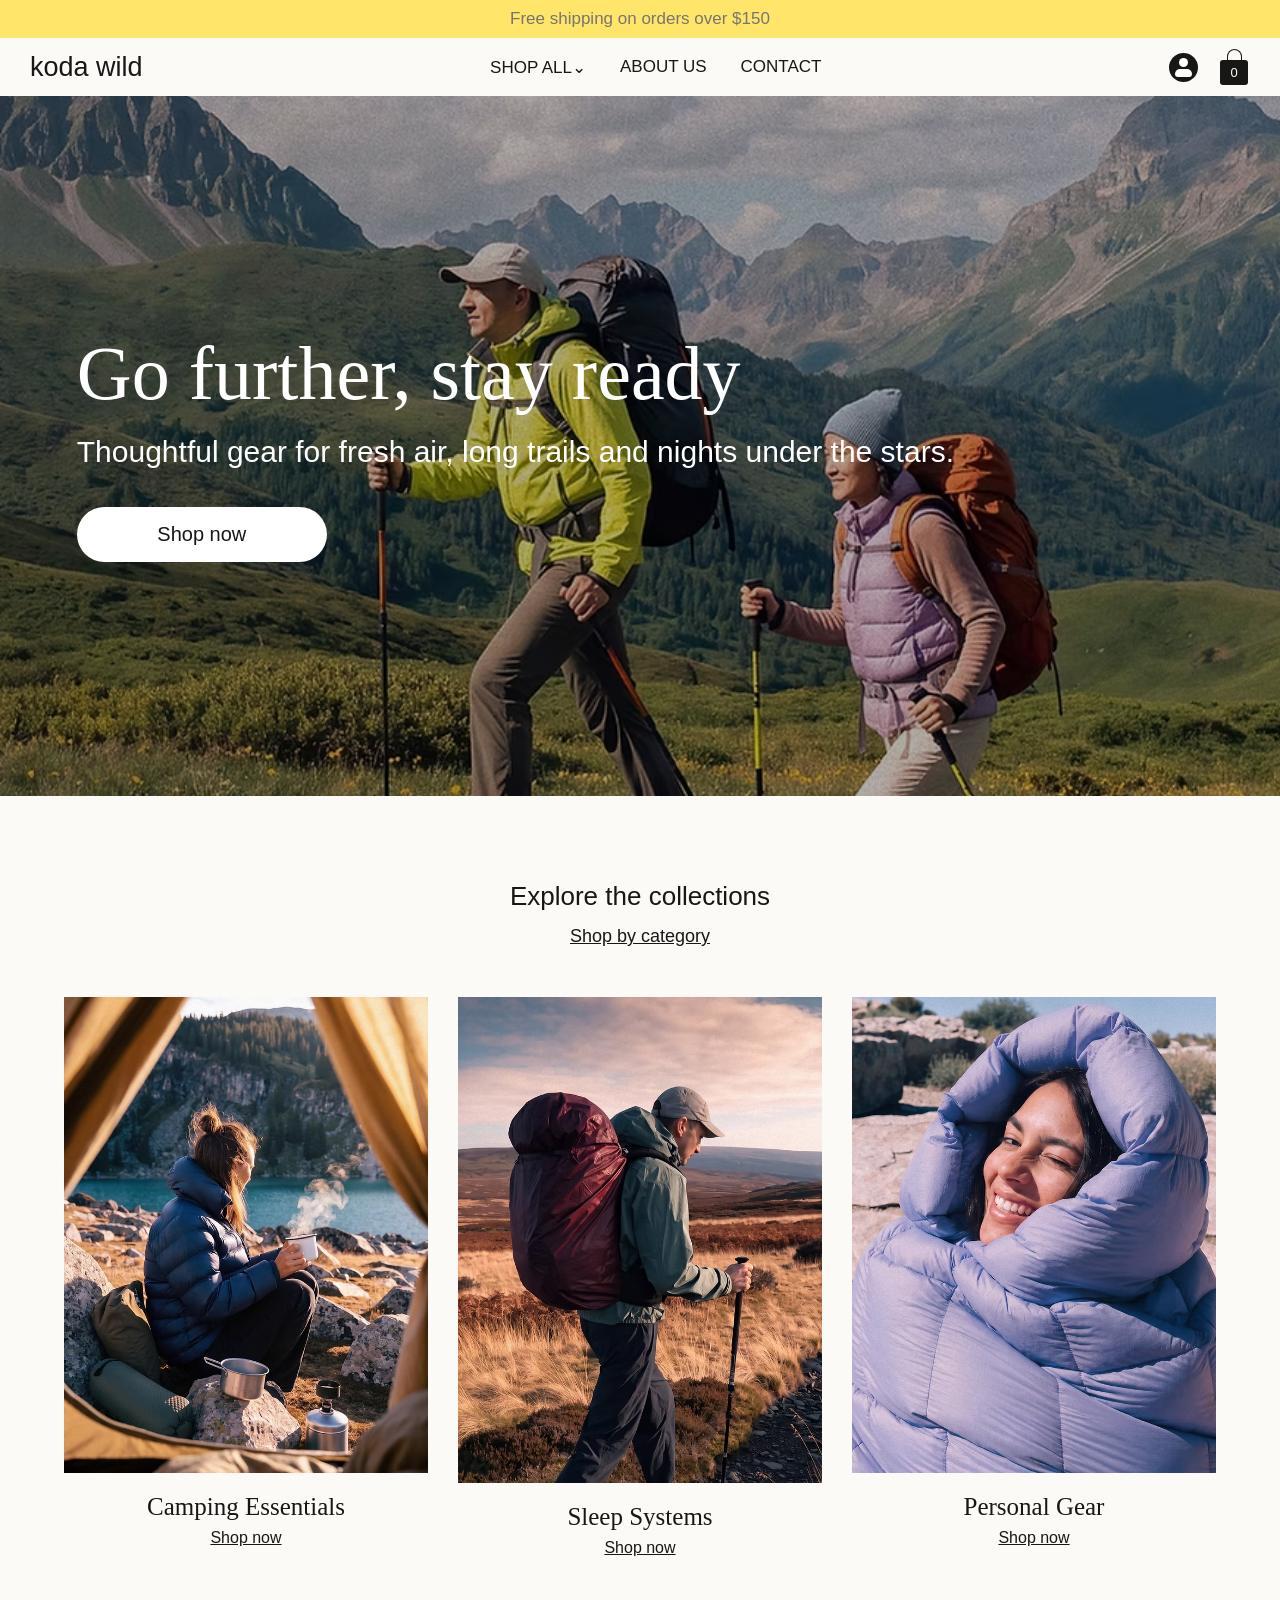
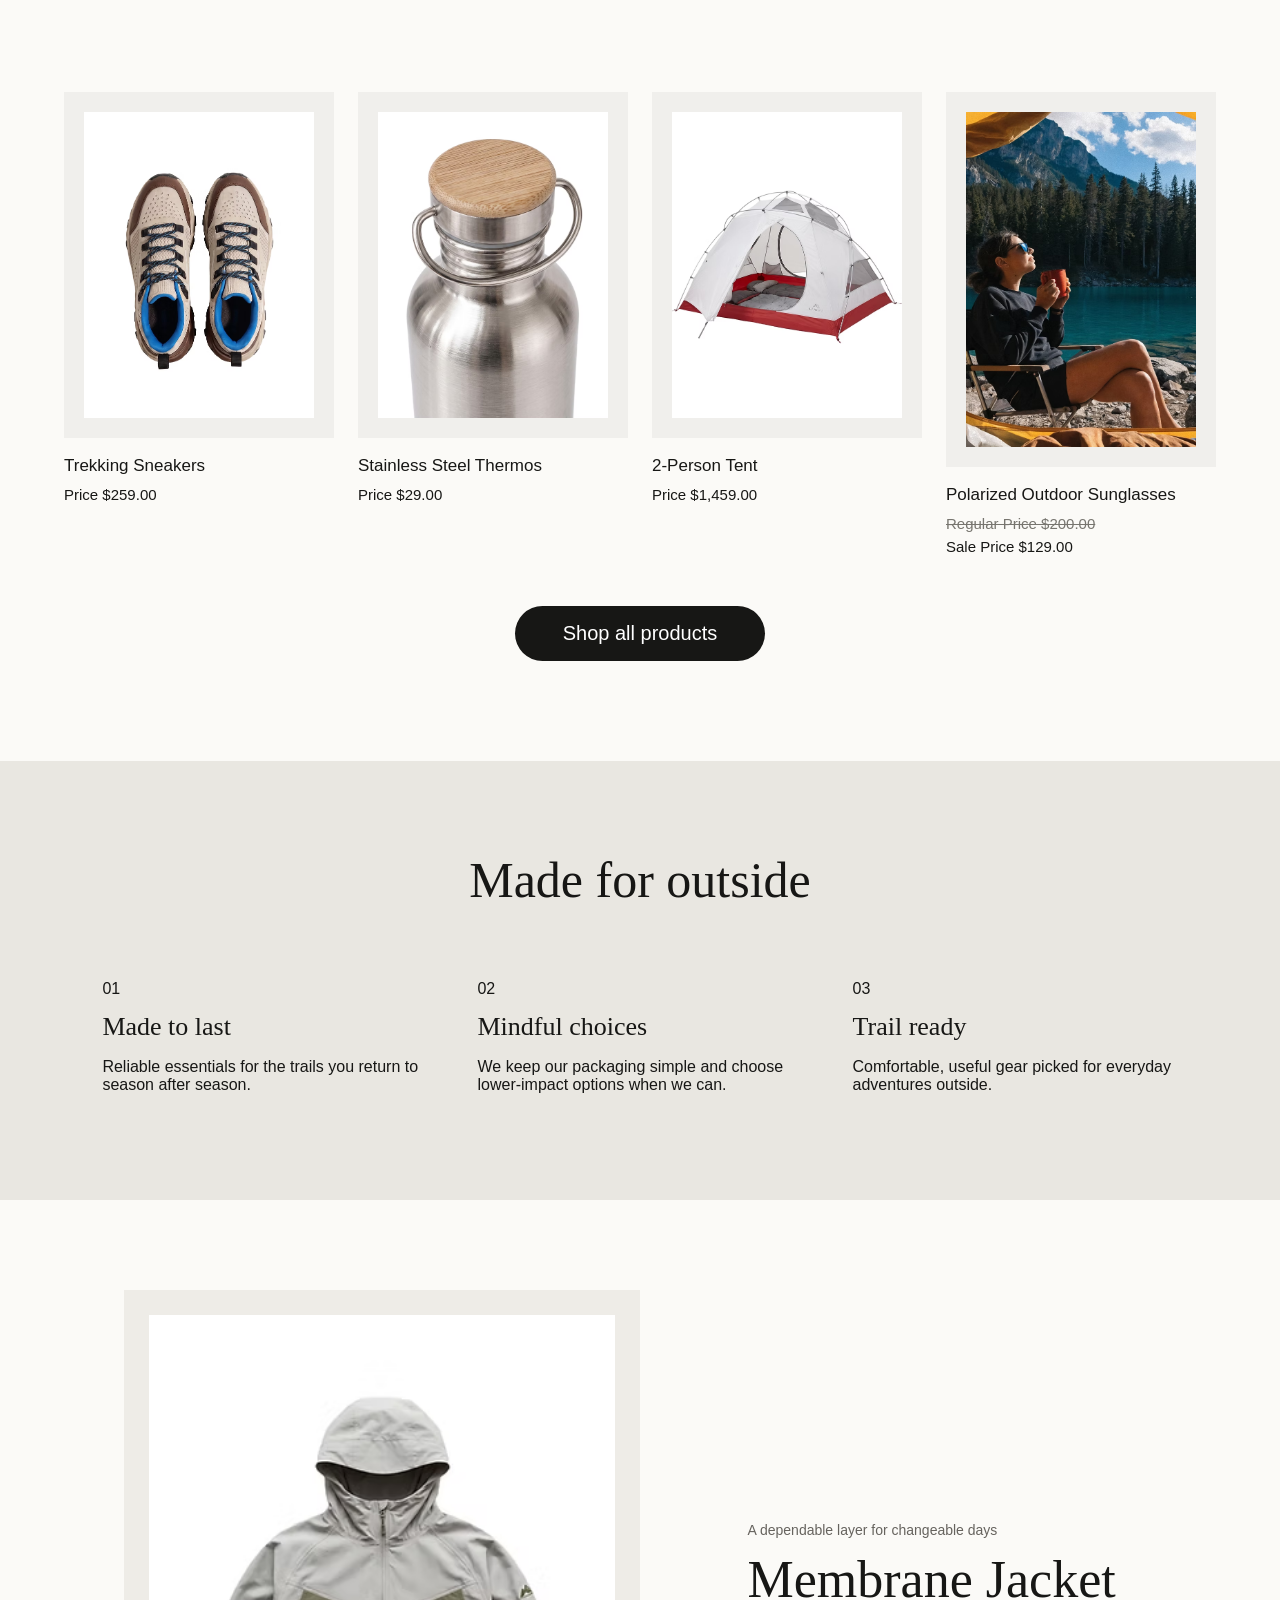
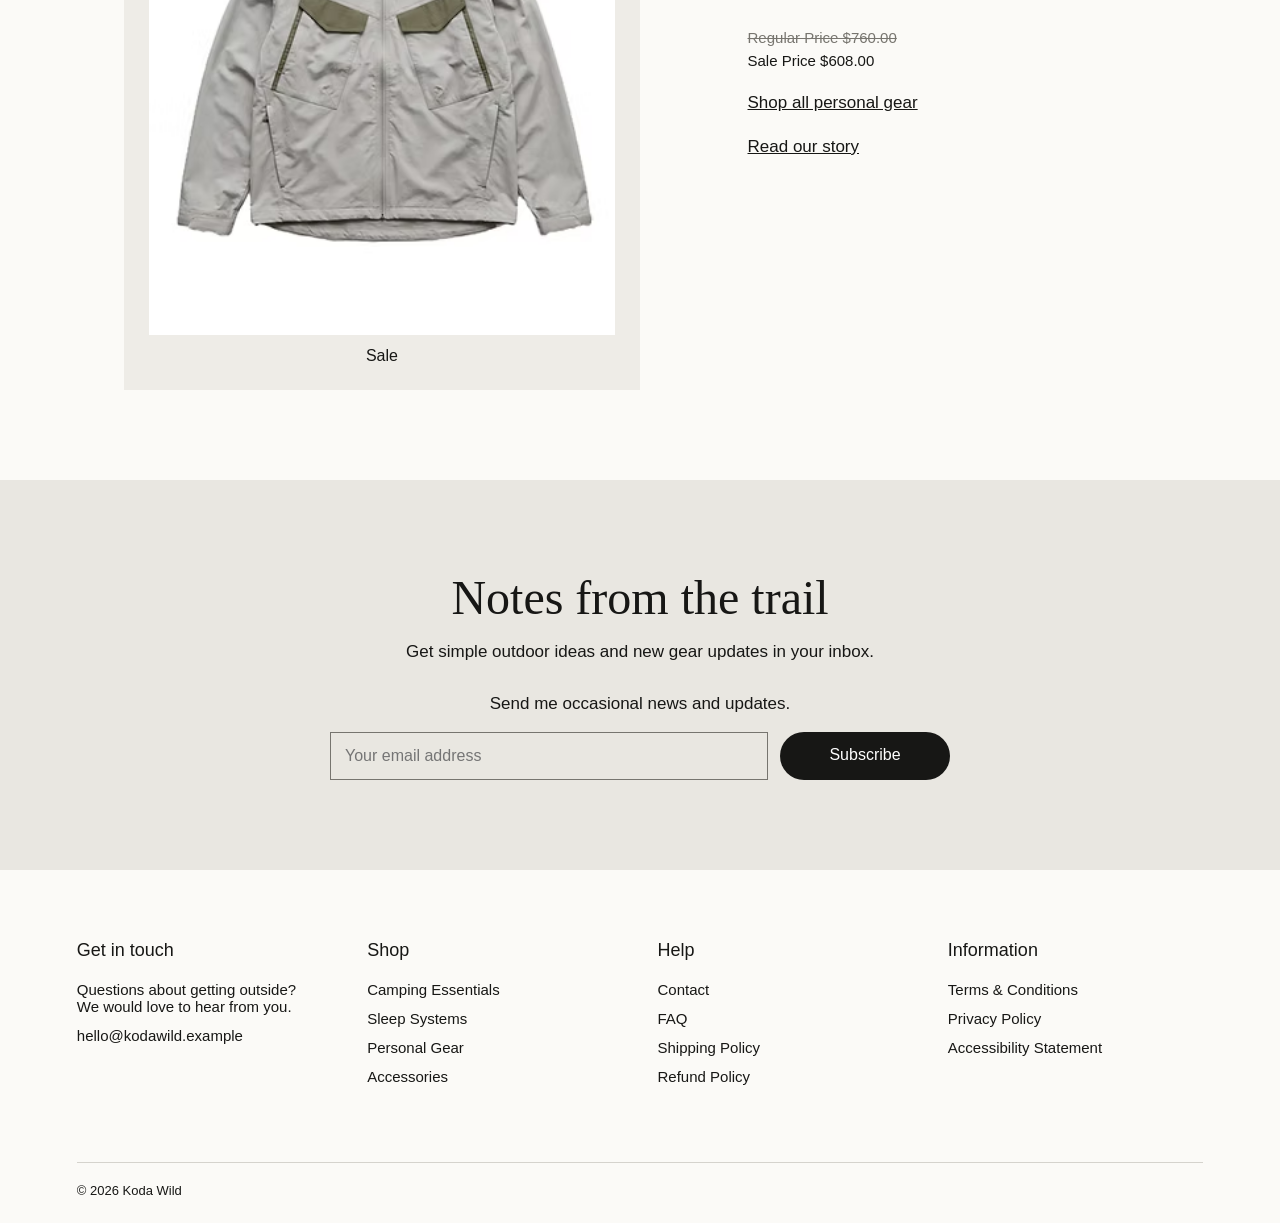
==== index.html @ 450c18c5 "add" ====
<!DOCTYPE html>
<html lang="en">
<head>
    <meta charset="UTF-8">
    <meta name="viewport" content="width=device-width, initial-scale=1.0">
    <title>Koda Wild | Outdoor Gear</title>
    <link rel="stylesheet" href="style.css">
</head>
<body>
    <div class="shipping-bar">
        <p>Free shipping on orders over $150</p>
    </div>

    <div class="header">
        <a href="#" class="logo">koda wild</a>
        <nav class="main-links">
            <a href="#">Shop all⌄</a>
            <a href="#">About us</a>
            <a href="#">Contact</a>
        </nav>
        <div class="header-links">
            <a href="#" class="account" aria-label="Account">
                <div class="account-head"></div>
                <div class="account-body"></div>
            </a>
            <a href="#" class="bag" aria-label="Shopping bag">
                <div class="bag-handle"></div>
                <div class="bag-shape">0</div>
            </a>
        </div>
    </div>

    <main>
        <div class="hero">
            <div class="hero-copy">
                <h1>Go further, stay ready</h1>
                <p>Thoughtful gear for fresh air, long trails and nights under the stars.</p>
                <a href="#" class="button white-button">Shop now</a>
            </div>
        </div>

        <section class="categories">
            <div class="section-heading">
                <h2>Explore the collections</h2>
                <a href="#">Shop by category</a>
            </div>

            <div class="category-cards">
                <a href="#" class="category">
                    <img src="pictures/Camping Store_Gemini 3 (Nano Banana Pro)_2026-08-11_15-00-01_edited.avif" alt="Camper enjoying a break beside a mountain lake">
                    <h3>Camping Essentials</h3>
                    <p>Shop now</p>
                </a>
                <a href="#" class="category">
                    <img src="pictures/Camping Store_Gemini 3 (Nano Banana Pro)_2026-08-11_14-36-44_edited.avif" alt="A quiet camping spot in the mountains">
                    <h3>Sleep Systems</h3>
                    <p>Shop now</p>
                </a>
                <a href="#" class="category">
                    <img src="pictures/Camping Store_Gemini 3 (Nano Banana Pro)_2026-08-11_13-44-37_edited.avif" alt="Hiker wearing a warm outdoor jacket">
                    <h3>Personal Gear</h3>
                    <p>Shop now</p>
                </a>
            </div>
        </section>

        <section class="products">
            <div class="product-list">
                <a href="#" class="product">
                    <div class="product-picture">
                        <img src="pictures/c837a6_ed8ea89dba534d4bb17a308eb09ec2ab~mv2.avif" alt="Trekking sneakers">
                    </div>
                    <h3>Trekking Sneakers</h3>
                    <p>Price $259.00</p>
                </a>
                <a href="#" class="product">
                    <div class="product-picture">
                        <img src="pictures/c837a6_e4f8593816f64dd8a1f34f2ace7021d4~mv2.avif" alt="Stainless steel thermos">
                    </div>
                    <h3>Stainless Steel Thermos</h3>
                    <p>Price $29.00</p>
                </a>
                <a href="#" class="product">
                    <div class="product-picture">
                        <img src="pictures/c837a6_8c94e2b341274121820add6117c86164~mv2.avif" alt="Two-person camping tent">
                    </div>
                    <h3>2-Person Tent</h3>
                    <p>Price $1,459.00</p>
                </a>
                <a href="#" class="product">
                    <div class="product-picture">
                        <img src="pictures/c837a6_3d881303113940e8b826c2c0a5ddc29a~mv2.avif" alt="Polarized outdoor sunglasses">
                    </div>
                    <h3>Polarized Outdoor Sunglasses</h3>
                    <p class="previous-price">Regular Price $200.00</p>
                    <p>Sale Price $129.00</p>
                </a>
            </div>
            <a href="#" class="button black-button">Shop all products</a>
        </section>

        <section class="about">
            <h2>Made for outside</h2>
            <div class="reasons">
                <div class="reason">
                    <p class="number">01</p>
                    <h3>Made to last</h3>
                    <p>Reliable essentials for the trails you return to season after season.</p>
                </div>
                <div class="reason">
                    <p class="number">02</p>
                    <h3>Mindful choices</h3>
                    <p>We keep our packaging simple and choose lower-impact options when we can.</p>
                </div>
                <div class="reason">
                    <p class="number">03</p>
                    <h3>Trail ready</h3>
                    <p>Comfortable, useful gear picked for everyday adventures outside.</p>
                </div>
            </div>
        </section>

        <section class="jacket">
            <div class="jacket-picture">
                <img src="pictures/c837a6_88640b63943d4f27b404f3fe74c75a3a~mv2.avif" alt="Technical outdoor jacket">
                <p class="sale">Sale</p>
            </div>
            <div class="jacket-info">
                <p class="small-heading">A dependable layer for changeable days</p>
                <h2>Membrane Jacket</h2>
                <p class="previous-price">Regular Price $760.00</p>
                <p>Sale Price $608.00</p>
                <a href="#" class="plain-link">Shop all personal gear</a>
                <a href="#" class="plain-link">Read our story</a>
            </div>
        </section>

        <section class="signup">
            <h2>Notes from the trail</h2>
            <p>Get simple outdoor ideas and new gear updates in your inbox.</p>
            <p class="signup-note">Send me occasional news and updates.</p>
            <div class="signup-form">
                <input type="email" placeholder="Your email address" aria-label="Your email address">
                <a href="#" class="button black-button">Subscribe</a>
            </div>
        </section>
    </main>

    <footer class="site-footer">
        <div class="footer-part">
            <h2>Get in touch</h2>
            <p>Questions about getting outside?<br>We would love to hear from you.</p>
            <p>hello@kodawild.example</p>
        </div>
        <div class="footer-part">
            <h2>Shop</h2>
            <a href="#">Camping Essentials</a>
            <a href="#">Sleep Systems</a>
            <a href="#">Personal Gear</a>
            <a href="#">Accessories</a>
        </div>
        <div class="footer-part">
            <h2>Help</h2>
            <a href="#">Contact</a>
            <a href="#">FAQ</a>
            <a href="#">Shipping Policy</a>
            <a href="#">Refund Policy</a>
        </div>
        <div class="footer-part">
            <h2>Information</h2>
            <a href="#">Terms & Conditions</a>
            <a href="#">Privacy Policy</a>
            <a href="#">Accessibility Statement</a>
        </div>
        <p class="copyright">© 2026 Koda Wild</p>
    </footer>
</body>
</html>
---- style.css ----
* {
    box-sizing: border-box;
}

body {
    margin: 0;
    background: #fbfaf7;
    color: #171715;
    font-family: Arial, Helvetica, sans-serif;
}

a {
    color: inherit;
}

.shipping-bar {
    height: 38px;
    display: flex;
    justify-content: center;
    align-items: center;
    background: #ffe66b;
    color: #77756f;
}

.shipping-bar p {
    margin: 0;
    font-size: 17px;
}

.header {
    height: 58px;
    padding: 0 30px;
    display: flex;
    align-items: center;
    justify-content: space-between;
    background: #fbfaf7;
}

.logo {
    font-size: 27px;
    font-weight: 300;
    text-decoration: none;
}

.main-links {
    display: flex;
    align-items: center;
    gap: 34px;
}

.main-links a {
    font-size: 17px;
    text-decoration: none;
    text-transform: uppercase;
}

.main-links a:hover {
    text-decoration: underline;
}

.header-links {
    display: flex;
    align-items: center;
    gap: 22px;
}

.bag {
    width: 30px;
    height: 36px;
    position: relative;
    display: flex;
    align-items: end;
    text-decoration: none;
}

.bag-handle {
    width: 15px;
    height: 14px;
    position: absolute;
    top: 0;
    left: 7px;
    border: 1.5px solid #171715;
    border-bottom: 0;
    border-radius: 10px 10px 0 0;
}

.bag-shape {
    width: 28px;
    height: 25px;
    display: flex;
    align-items: center;
    justify-content: center;
    border-radius: 3px;
    background: #171715;
    color: white;
    font-size: 13px;
}

.account {
    width: 29px;
    height: 29px;
    position: relative;
    display: block;
    border-radius: 50%;
    background: #171715;
}

.account-head {
    width: 9px;
    height: 9px;
    position: absolute;
    top: 5px;
    left: 10px;
    border-radius: 50%;
    text-decoration: none;
    background: white;
}

.account-body {
    width: 17px;
    height: 8px;
    position: absolute;
    bottom: 5px;
    left: 6px;
    border-radius: 10px 10px 6px 6px;
    background: white;
}

.hero {
    min-height: 700px;
    padding: 60px 6%;
    display: flex;
    align-items: center;
    background-image: linear-gradient(rgba(0, 0, 0, 0.3), rgba(0, 0, 0, 0.3)), url("pictures/Camping Store_Gemini 3 (Nano Banana Pro)_2026-07-24_11-40-49_edited_edited_edited.avif");
    background-position: center;
    background-size: cover;
    color: white;
}

.hero-copy {
    max-width: 930px;
}

.hero h1 {
    margin: 0 0 18px;
    font-family: Georgia, "Times New Roman", serif;
    font-size: 76px;
    font-weight: 400;
}

.hero p {
    max-width: 900px;
    margin: 0 0 38px;
    font-size: 30px;
}

.button {
    min-width: 250px;
    padding: 16px 30px;
    display: inline-block;
    border-radius: 35px;
    text-align: center;
    text-decoration: none;
    font-size: 20px;
}

.white-button {
    background: white;
    color: #171715;
}

.black-button {
    background: #171715;
    color: white;
}

.button:hover,
.plain-link:hover,
.footer-part a:hover,
.section-heading a:hover {
    text-decoration: underline;
}

.categories {
    padding: 85px 5%;
}

.section-heading {
    margin-bottom: 50px;
    text-align: center;
}

.section-heading h2 {
    margin: 0 0 14px;
    font-size: 26px;
    font-weight: 400;
}

.section-heading a {
    font-size: 18px;
}

.category-cards {
    display: flex;
    gap: 30px;
}

.category {
    flex: 1;
    text-align: center;
    text-decoration: none;
}

.category img {
    width: 100%;
    height: auto;
    display: block;
}

.category h3 {
    margin: 20px 0 8px;
    font-family: Georgia, "Times New Roman", serif;
    font-size: 25px;
    font-weight: 400;
}

.category p {
    margin: 0;
    text-decoration: underline;
}

.products {
    padding: 50px 5% 100px;
    text-align: center;
}

.product-list {
    margin-bottom: 45px;
    display: grid;
    grid-template-columns: repeat(4, 1fr);
    gap: 24px;
    text-align: left;
}

.product {
    text-decoration: none;
}

.product-picture {
    margin-bottom: 18px;
    padding: 20px;
    background: #f0efec;
}

.product-picture img {
    width: 100%;
    height: auto;
    display: block;
}

.product h3 {
    margin: 0 0 10px;
    font-size: 17px;
    font-weight: 400;
}

.product p,
.jacket-info p {
    margin: 0 0 6px;
    font-size: 15px;
}

.previous-price {
    color: #77756f;
    text-decoration: line-through;
}

.about {
    padding: 90px 8%;
    background: #e9e7e1;
    text-align: center;
}

.about > h2 {
    margin: 0 0 55px;
    font-family: Georgia, "Times New Roman", serif;
    font-size: 50px;
    font-weight: 400;
}

.reasons {
    display: flex;
    gap: 50px;
    text-align: left;
}

.reason {
    flex: 1;
}

.reason .number {
    margin-bottom: 14px;
}

.reason h3 {
    margin: 0 0 12px;
    font-family: Georgia, "Times New Roman", serif;
    font-size: 26px;
    font-weight: 400;
}

.reason p {
    font-size: 16px;
}

.jacket {
    padding: 90px 8%;
    display: flex;
    align-items: center;
    justify-content: center;
    gap: 10%;
}

.jacket-picture {
    width: 48%;
    padding: 25px;
    background: #eeece7;
    text-align: center;
}

.jacket-picture img {
    width: 100%;
    height: auto;
    display: block;
}

.sale {
    margin: 12px 0 0;
}

.jacket-info {
    width: 38%;
}

.jacket-info .small-heading {
    color: #66635e;
    font-size: 14px;
}

.jacket-info h2 {
    margin: 12px 0 20px;
    font-family: Georgia, "Times New Roman", serif;
    font-size: 52px;
    font-weight: 400;
}

.plain-link {
    margin-top: 24px;
    display: block;
    font-size: 17px;
}

.signup {
    padding: 90px 20px;
    background: #e9e7e1;
    text-align: center;
}

.signup h2 {
    margin: 0 0 16px;
    font-family: Georgia, "Times New Roman", serif;
    font-size: 48px;
    font-weight: 400;
}

.signup > p {
    font-size: 17px;
}

.signup-note {
    margin-top: 32px;
}

.signup-form {
    max-width: 620px;
    margin: 18px auto 0;
    display: flex;
    gap: 12px;
}

.signup-form input {
    min-width: 0;
    padding: 14px;
    flex: 1;
    border: 1px solid #77756f;
    background: transparent;
    font-size: 16px;
}

.signup-form .button {
    min-width: 170px;
    padding: 14px;
    font-size: 16px;
}

.site-footer {
    padding: 70px 6% 25px;
    display: grid;
    grid-template-columns: repeat(4, 1fr);
    gap: 35px;
}

.footer-part h2 {
    margin: 0 0 20px;
    font-size: 18px;
    font-weight: 400;
}

.footer-part p,
.footer-part a {
    margin: 0 0 12px;
    display: block;
    font-size: 15px;
}

.footer-part a {
    text-decoration: none;
}

.copyright {
    grid-column: 1 / 5;
    margin: 30px 0 0;
    padding-top: 20px;
    border-top: 1px solid #d5d3cd;
    font-size: 13px;
}

@media (max-width: 800px) {
    .header {
        height: auto;
        min-height: 58px;
        padding: 12px 20px;
        flex-wrap: wrap;
        gap: 12px;
    }

    .main-links {
        order: 3;
        width: 100%;
        justify-content: center;
        gap: 24px;
    }

    .hero {
        min-height: 600px;
    }

    .hero h1 {
        font-size: 56px;
    }

    .hero p {
        font-size: 23px;
    }

    .category-cards {
        flex-direction: column;
    }

    .category img {
        max-height: 450px;
    }

    .product-list {
        grid-template-columns: repeat(2, 1fr);
    }

    .reasons {
        flex-direction: column;
        text-align: center;
    }

    .jacket {
        flex-direction: column;
        gap: 35px;
    }

    .jacket-picture,
    .jacket-info {
        width: 100%;
    }
}

@media (max-width: 500px) {
    .header {
        padding: 12px 16px;
    }

    .logo {
        font-size: 25px;
    }

    .header-links {
        gap: 18px;
    }

    .main-links {
        gap: 17px;
    }

    .main-links a {
        font-size: 13px;
    }

    .shipping-bar p {
        font-size: 14px;
    }

    .hero {
        min-height: 550px;
        padding: 35px 22px;
    }

    .hero h1 {
        font-size: 44px;
    }

    .hero p {
        font-size: 20px;
    }

    .button {
        min-width: 200px;
        font-size: 17px;
    }

    .categories {
        padding: 60px 18px;
    }

    .product-list {
        gap: 16px;
    }

    .product-picture {
        padding: 10px;
    }

    .product h3 {
        font-size: 15px;
    }

    .product p {
        font-size: 13px;
    }

    .products {
        padding: 30px 18px 70px;
    }

    .about {
        padding: 65px 25px;
    }

    .about > h2,
    .signup h2 {
        font-size: 40px;
    }

    .jacket {
        padding: 60px 22px;
    }

    .jacket-info h2 {
        font-size: 42px;
    }

    .signup-form {
        flex-direction: column;
    }

    .signup-form .button {
        width: 100%;
    }

    .site-footer {
        padding: 50px 22px 20px;
        grid-template-columns: repeat(2, 1fr);
        gap: 25px 20px;
    }

    .copyright {
        grid-column: 1 / 3;
    }
}
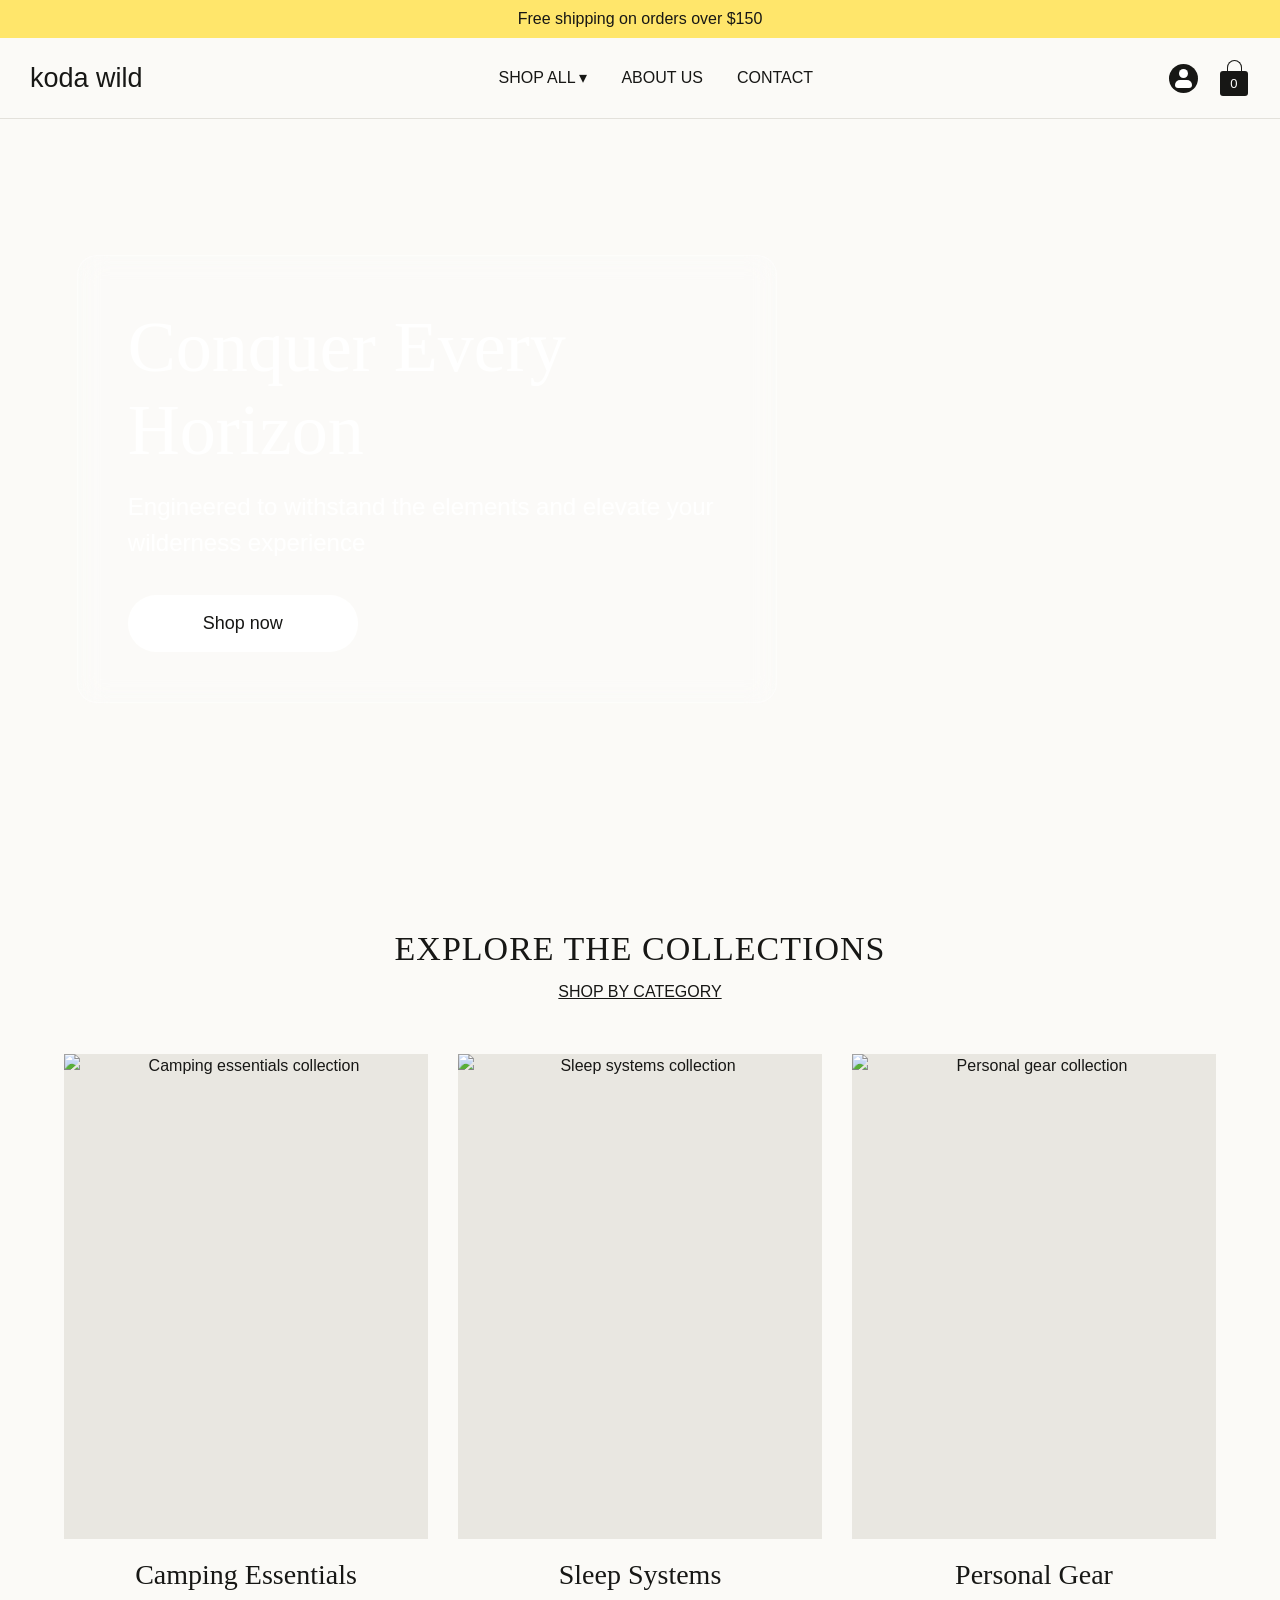
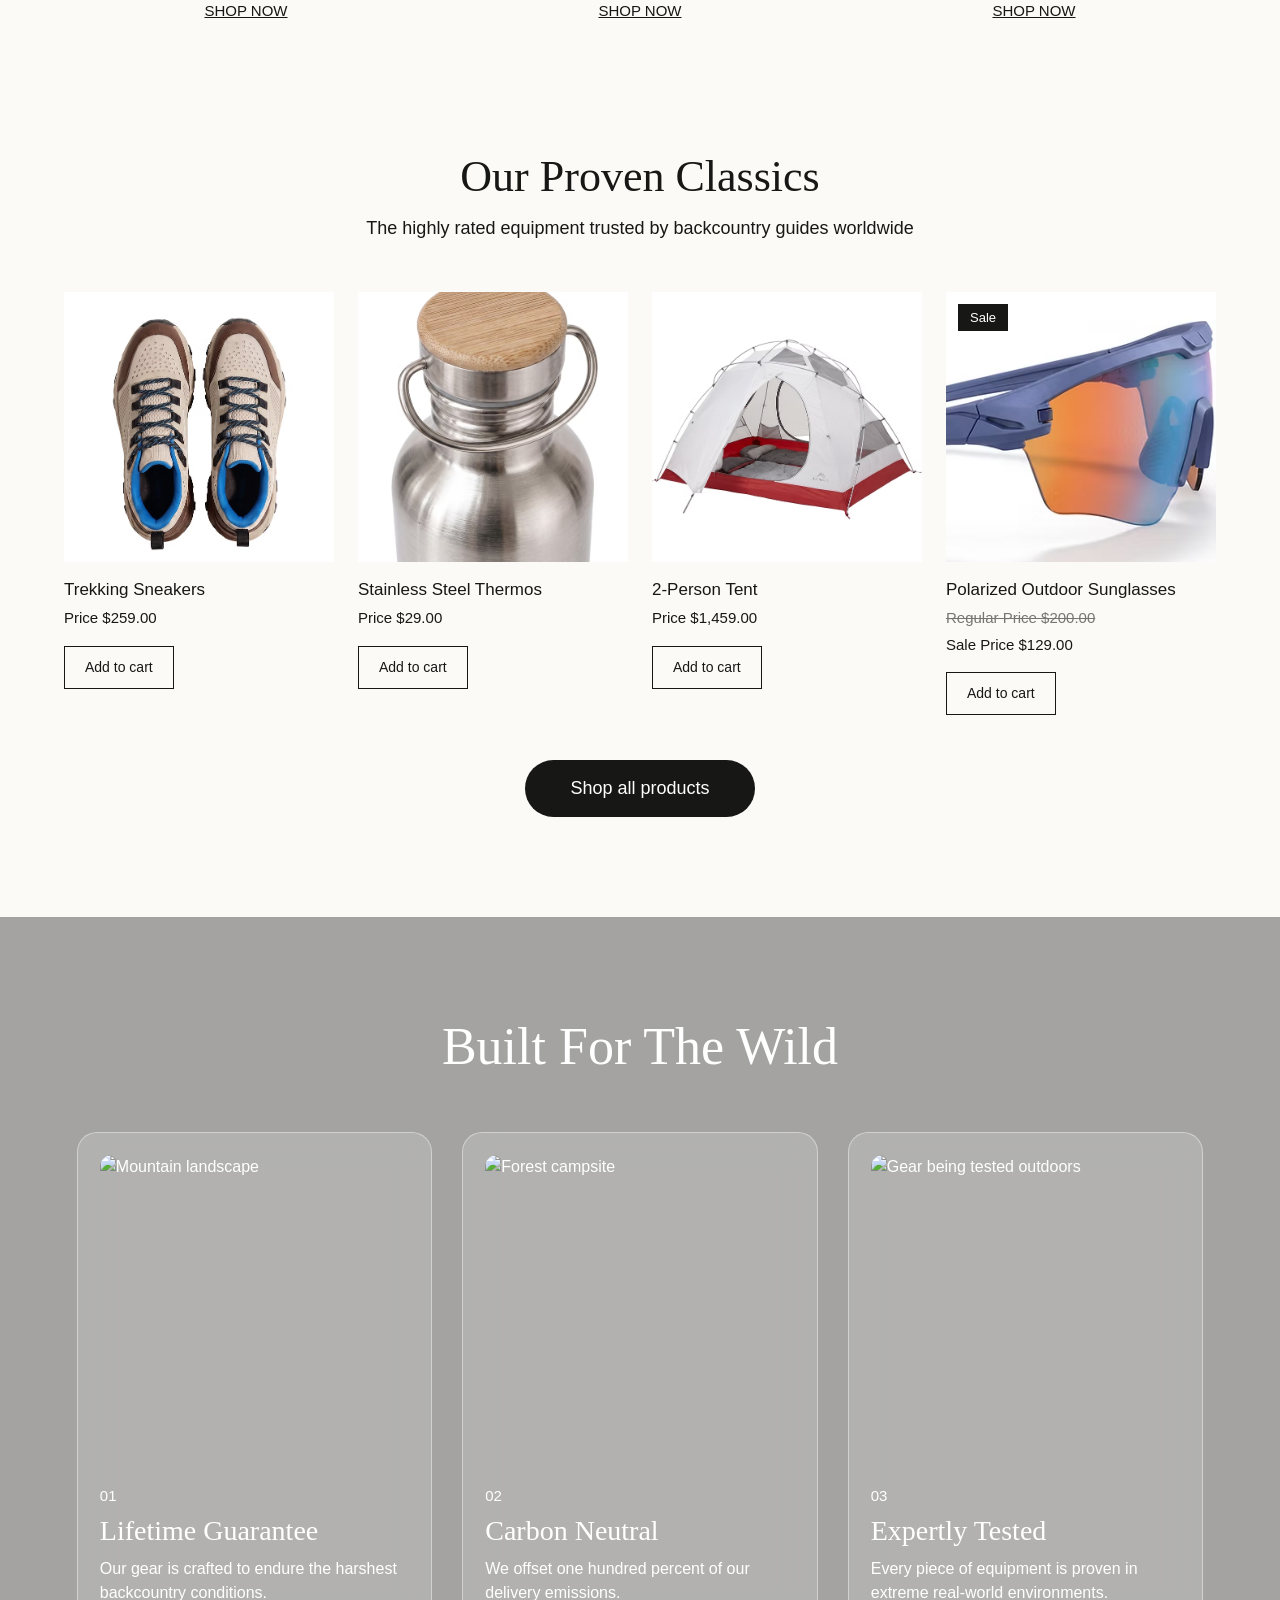
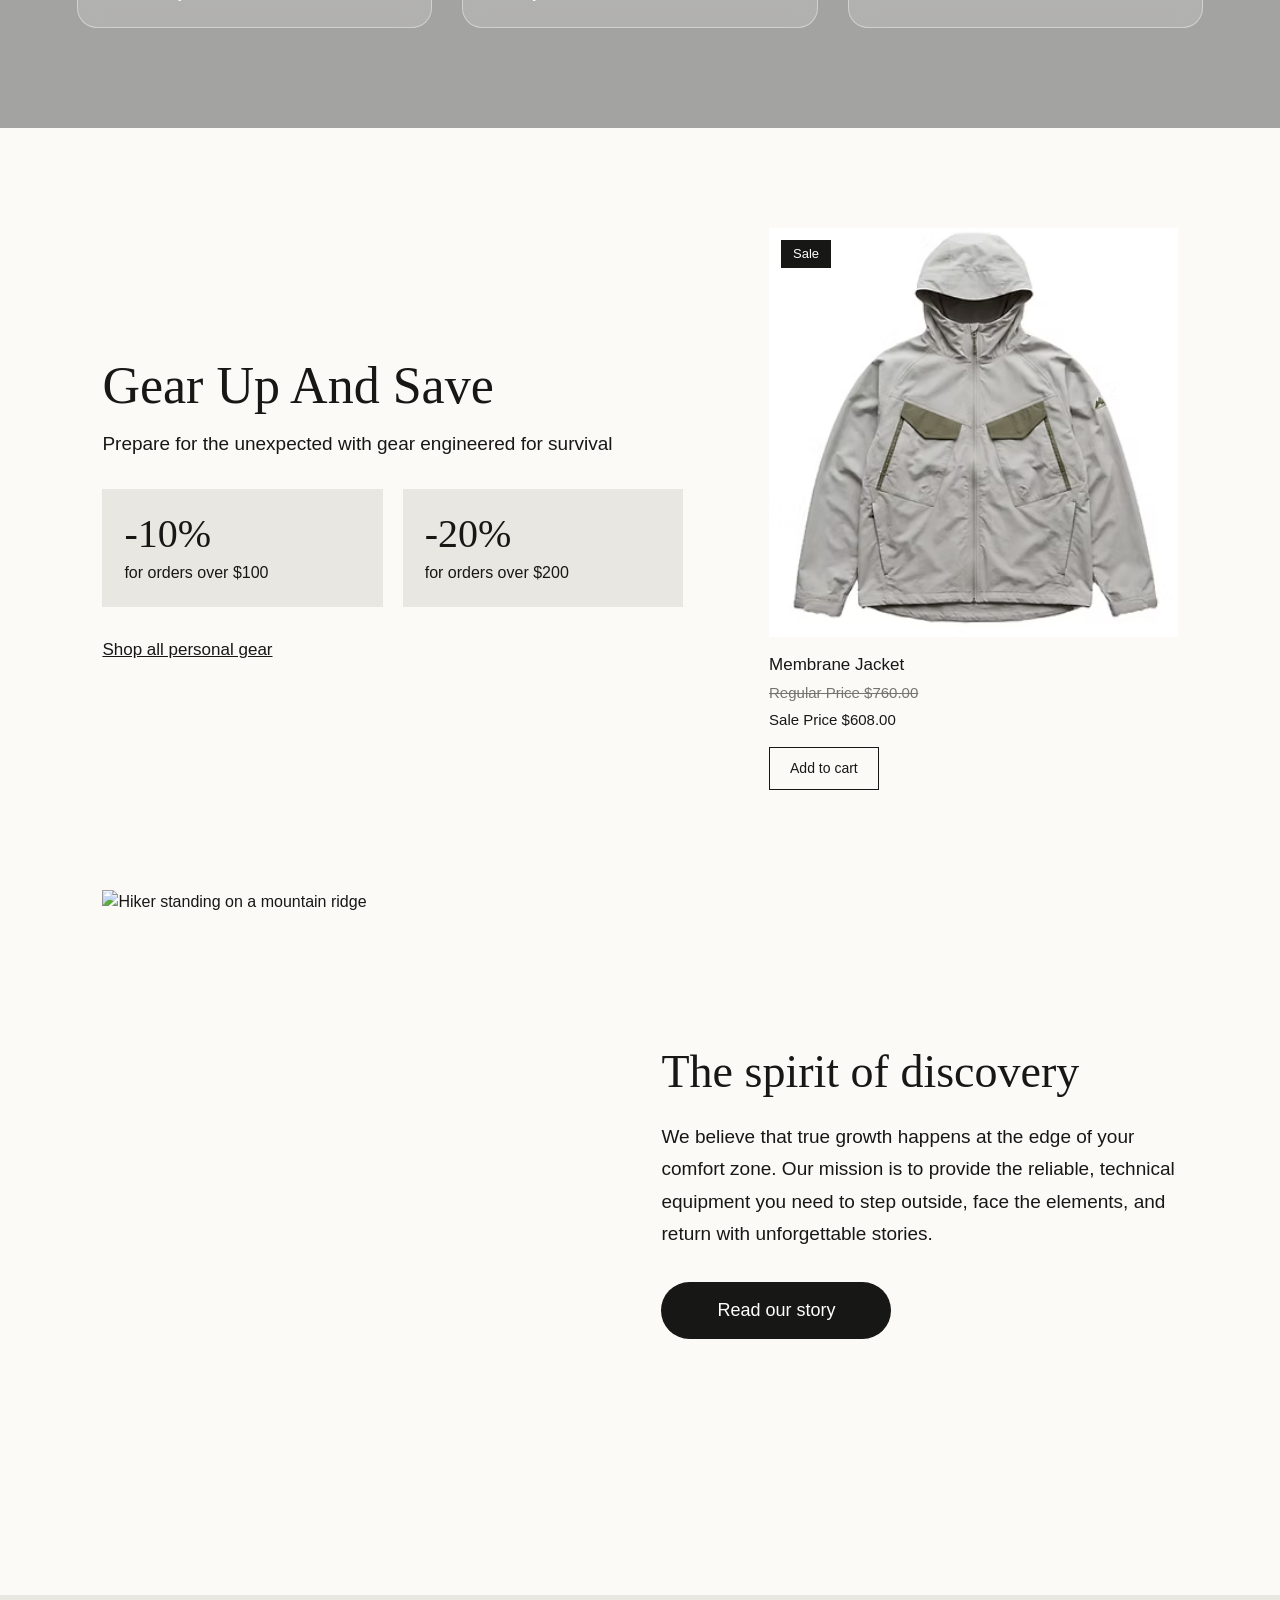
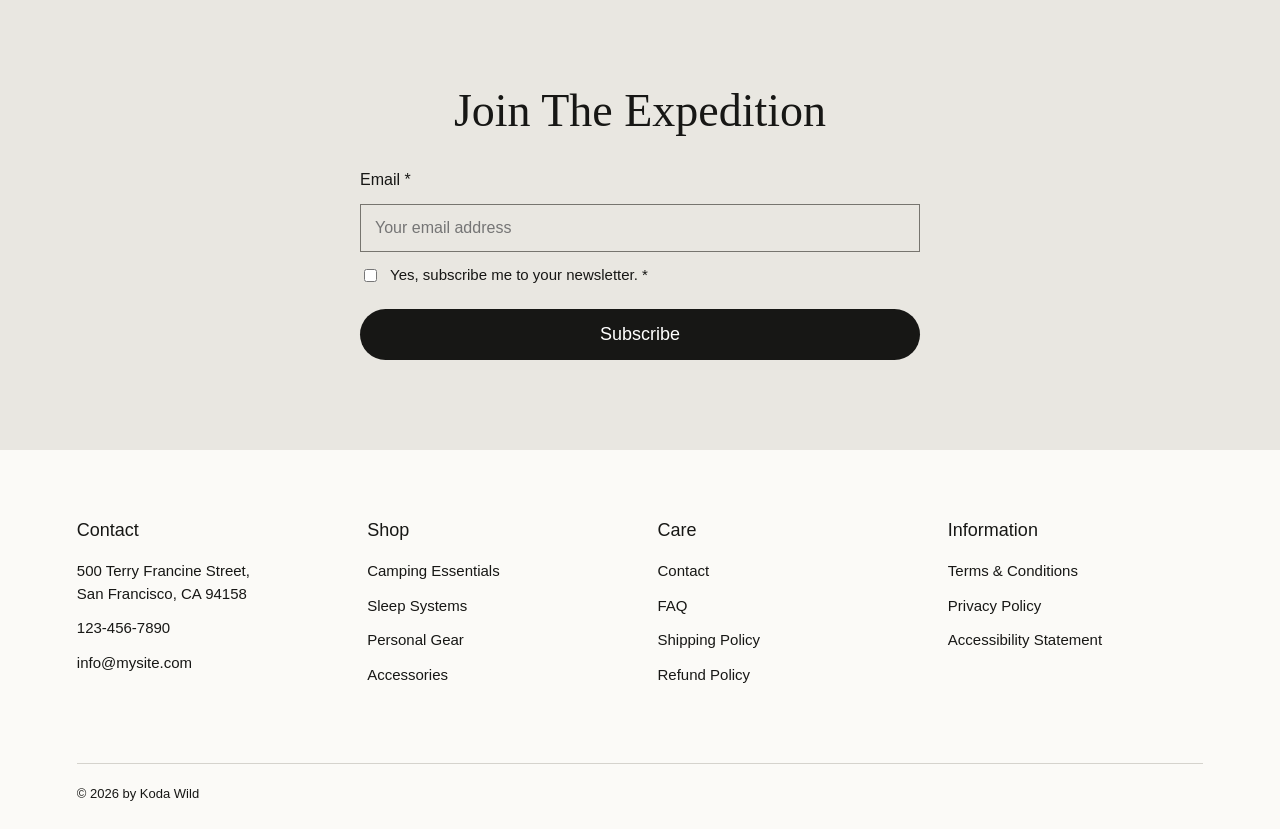
==== commit b781c67a: "im tired boss.." ====
--- a/index.html
+++ b/index.html
@@ -3,61 +3,69 @@
 <head>
     <meta charset="UTF-8">
     <meta name="viewport" content="width=device-width, initial-scale=1.0">
-    <title>Koda Wild | Outdoor Gear</title>
+    <title>Home | Koda Wild</title>
     <link rel="stylesheet" href="style.css">
 </head>
 <body>
-    <div class="shipping-bar">
-        <p>Free shipping on orders over $150</p>
-    </div>
-
-    <div class="header">
-        <a href="#" class="logo">koda wild</a>
-        <nav class="main-links">
-            <a href="#">Shop all⌄</a>
-            <a href="#">About us</a>
-            <a href="#">Contact</a>
-        </nav>
-        <div class="header-links">
-            <a href="#" class="account" aria-label="Account">
-                <div class="account-head"></div>
-                <div class="account-body"></div>
-            </a>
-            <a href="#" class="bag" aria-label="Shopping bag">
-                <div class="bag-handle"></div>
-                <div class="bag-shape">0</div>
-            </a>
-        </div>
-    </div>
-
+    <header>
+        <div class="shipping-bar">
+            <p>Free shipping on orders over $150</p>
+        </div>
+
+        <div class="header">
+            <a href="index.html" class="logo">koda wild</a>
+            <nav class="main-links">
+                <div class="dropdown">
+                    <a href="shop.html">Shop all &#9662;</a>
+                    <div class="dropdown-menu">
+                        <a href="shop.html">Camping Essentials</a>
+                        <a href="shop.html">Sleep Systems</a>
+                        <a href="shop.html">Personal Gear</a>
+                        <a href="shop.html">Accessories</a>
+                    </div>
+                </div>
+                <a href="about.html">About us</a>
+                <a href="#">Contact</a>
+            </nav>
+            <div class="header-links">
+                <a href="#" class="account" aria-label="Account">
+                    <div class="account-head"></div>
+                    <div class="account-body"></div>
+                </a>
+                <a href="#" class="bag" aria-label="Shopping bag">
+                    <div class="bag-handle"></div>
+                    <div class="bag-shape">0</div>
+                </a>
+            </div>
+        </div>
+    </header>
     <main>
         <div class="hero">
-            <div class="hero-copy">
-                <h1>Go further, stay ready</h1>
-                <p>Thoughtful gear for fresh air, long trails and nights under the stars.</p>
-                <a href="#" class="button white-button">Shop now</a>
+            <div class="hero-copy glass">
+                <h1>Conquer Every Horizon</h1>
+                <p>Engineered to withstand the elements and elevate your wilderness experience</p>
+                <a href="shop.html" class="button white-button">Shop now</a>
             </div>
         </div>
 
         <section class="categories">
             <div class="section-heading">
                 <h2>Explore the collections</h2>
-                <a href="#">Shop by category</a>
-            </div>
-
+                <a href="shop.html">Shop by category</a>
+            </div>
             <div class="category-cards">
-                <a href="#" class="category">
-                    <img src="pictures/Camping Store_Gemini 3 (Nano Banana Pro)_2026-08-11_15-00-01_edited.avif" alt="Camper enjoying a break beside a mountain lake">
+                <a href="shop.html" class="category">
+                    <div class="category-picture"><img src="https://static.wixstatic.com/media/c837a6_a2e44784e18247689868b87aa5b120e0~mv2.jpg/v1/fill/w_980,h_1336,al_c,q_85,usm_0.66_1.00_0.01,enc_auto/camping-essentials.jpg" alt="Camping essentials collection"></div>
                     <h3>Camping Essentials</h3>
                     <p>Shop now</p>
                 </a>
-                <a href="#" class="category">
-                    <img src="pictures/Camping Store_Gemini 3 (Nano Banana Pro)_2026-08-11_14-36-44_edited.avif" alt="A quiet camping spot in the mountains">
+                <a href="shop.html" class="category">
+                    <div class="category-picture"><img src="https://static.wixstatic.com/media/c837a6_52f9fb3c82104c21a619bf39d6b1564a~mv2.jpg/v1/fill/w_980,h_980,al_c,q_85,usm_0.66_1.00_0.01,enc_auto/sleep-systems.jpg" alt="Sleep systems collection"></div>
                     <h3>Sleep Systems</h3>
                     <p>Shop now</p>
                 </a>
-                <a href="#" class="category">
-                    <img src="pictures/Camping Store_Gemini 3 (Nano Banana Pro)_2026-08-11_13-44-37_edited.avif" alt="Hiker wearing a warm outdoor jacket">
+                <a href="shop.html" class="category">
+                    <div class="category-picture"><img src="https://static.wixstatic.com/media/c837a6_eac3b8a94a8a4f2392cf11e7a59b9810~mv2.jpg/v1/fill/w_980,h_1336,al_c,q_85,usm_0.66_1.00_0.01,enc_auto/personal-gear.jpg" alt="Personal gear collection"></div>
                     <h3>Personal Gear</h3>
                     <p>Shop now</p>
                 </a>
@@ -65,114 +73,159 @@
         </section>
 
         <section class="products">
+            <div class="section-heading">
+                <h2>Our Proven Classics</h2>
+                <p>The highly rated equipment trusted by backcountry guides worldwide</p>
+            </div>
             <div class="product-list">
-                <a href="#" class="product">
-                    <div class="product-picture">
-                        <img src="pictures/c837a6_ed8ea89dba534d4bb17a308eb09ec2ab~mv2.avif" alt="Trekking sneakers">
-                    </div>
+                <div class="product">
+                    <a href="#" class="product-picture">
+                        <img src="pictures/c837a6_ed8ea89dba534d4bb17a308eb09ec2ab~mv2.avif" alt="Trekking Sneakers">
+                        
+                    </a>
                     <h3>Trekking Sneakers</h3>
                     <p>Price $259.00</p>
-                </a>
-                <a href="#" class="product">
-                    <div class="product-picture">
-                        <img src="pictures/c837a6_e4f8593816f64dd8a1f34f2ace7021d4~mv2.avif" alt="Stainless steel thermos">
-                    </div>
+                    <a href="#" class="add-button">Add to cart</a>
+                </div>
+                <div class="product">
+                    <a href="#" class="product-picture">
+                        <img src="pictures/c837a6_e4f8593816f64dd8a1f34f2ace7021d4~mv2.avif" alt="Stainless Steel Thermos">
+                        
+                    </a>
                     <h3>Stainless Steel Thermos</h3>
                     <p>Price $29.00</p>
-                </a>
-                <a href="#" class="product">
-                    <div class="product-picture">
-                        <img src="pictures/c837a6_8c94e2b341274121820add6117c86164~mv2.avif" alt="Two-person camping tent">
-                    </div>
+                    <a href="#" class="add-button">Add to cart</a>
+                </div>
+                <div class="product">
+                    <a href="#" class="product-picture">
+                        <img src="pictures/c837a6_8c94e2b341274121820add6117c86164~mv2.avif" alt="2-Person Tent">
+                        
+                    </a>
                     <h3>2-Person Tent</h3>
                     <p>Price $1,459.00</p>
-                </a>
-                <a href="#" class="product">
-                    <div class="product-picture">
-                        <img src="pictures/c837a6_3d881303113940e8b826c2c0a5ddc29a~mv2.avif" alt="Polarized outdoor sunglasses">
-                    </div>
+                    <a href="#" class="add-button">Add to cart</a>
+                </div>
+                <div class="product">
+                    <a href="#" class="product-picture">
+                        <img src="./pictures/c837a6_b2d4cc12cc2647af9abee6626ea1889a~mv2 (1).avif" alt="Polarized Outdoor Sunglasses">
+                        <span class="badge">Sale</span>
+                    </a>
                     <h3>Polarized Outdoor Sunglasses</h3>
                     <p class="previous-price">Regular Price $200.00</p>
                     <p>Sale Price $129.00</p>
-                </a>
-            </div>
-            <a href="#" class="button black-button">Shop all products</a>
-        </section>
-
-        <section class="about">
-            <h2>Made for outside</h2>
+                    <a href="#" class="add-button">Add to cart</a>
+                </div>
+            </div>
+            <a href="shop.html" class="button black-button">Shop all products</a>
+        </section>
+
+        <section class="wild">
+            <h2>Built For The Wild</h2>
             <div class="reasons">
-                <div class="reason">
+                <div class="reason glass">
+                    <img src="https://static.wixstatic.com/media/nsplsh_171f536f4637475ea093b7c0cc621c80~mv2.jpg/v1/crop/x_643,y_1219,w_2908,h_2918/fill/w_980,h_983,al_c,q_85,usm_0.66_1.00_0.01,enc_auto/guarantee.jpg" alt="Mountain landscape">
                     <p class="number">01</p>
-                    <h3>Made to last</h3>
-                    <p>Reliable essentials for the trails you return to season after season.</p>
-                </div>
-                <div class="reason">
+                    <h3>Lifetime Guarantee</h3>
+                    <p>Our gear is crafted to endure the harshest backcountry conditions.</p>
+                </div>
+                <div class="reason glass">
+                    <img src="https://static.wixstatic.com/media/c837a6_165222f4661a46209b4e5ba8787dbb4b~mv2.jpg/v1/crop/x_25,y_0,w_757,h_759/fill/w_757,h_759,al_c,q_85,enc_auto/carbon-neutral.jpg" alt="Forest campsite">
                     <p class="number">02</p>
-                    <h3>Mindful choices</h3>
-                    <p>We keep our packaging simple and choose lower-impact options when we can.</p>
-                </div>
-                <div class="reason">
+                    <h3>Carbon Neutral</h3>
+                    <p>We offset one hundred percent of our delivery emissions.</p>
+                </div>
+                <div class="reason glass">
+                    <img src="https://static.wixstatic.com/media/c837a6_ca0d24dbb84b49448849577fa6c08a5d~mv2.png/v1/crop/x_54,y_159,w_703,h_705/fill/w_703,h_705,al_c,q_90,enc_auto/expertly-tested.png" alt="Gear being tested outdoors">
                     <p class="number">03</p>
-                    <h3>Trail ready</h3>
-                    <p>Comfortable, useful gear picked for everyday adventures outside.</p>
-                </div>
-            </div>
-        </section>
-
-        <section class="jacket">
-            <div class="jacket-picture">
-                <img src="pictures/c837a6_88640b63943d4f27b404f3fe74c75a3a~mv2.avif" alt="Technical outdoor jacket">
-                <p class="sale">Sale</p>
-            </div>
-            <div class="jacket-info">
-                <p class="small-heading">A dependable layer for changeable days</p>
-                <h2>Membrane Jacket</h2>
-                <p class="previous-price">Regular Price $760.00</p>
-                <p>Sale Price $608.00</p>
-                <a href="#" class="plain-link">Shop all personal gear</a>
-                <a href="#" class="plain-link">Read our story</a>
+                    <h3>Expertly Tested</h3>
+                    <p>Every piece of equipment is proven in extreme real-world environments.</p>
+                </div>
+            </div>
+        </section>
+
+        <section class="deal">
+            <div class="deal-info">
+                <h2>Gear Up And Save</h2>
+                <p>Prepare for the unexpected with gear engineered for survival</p>
+                <div class="discounts">
+                    <div class="discount">
+                        <h3>-10%</h3>
+                        <p>for orders over $100</p>
+                    </div>
+                    <div class="discount">
+                        <h3>-20%</h3>
+                        <p>for orders over $200</p>
+                    </div>
+                </div>
+                <a href="shop.html" class="plain-link">Shop all personal gear</a>
+            </div>
+            <div class="deal-product">
+                <div class="product">
+                    <a href="#" class="product-picture">
+                        <img src="pictures/c837a6_88640b63943d4f27b404f3fe74c75a3a~mv2.avif" alt="Membrane Jacket">
+                        <span class="badge">Sale</span>
+                    </a>
+                    <h3>Membrane Jacket</h3>
+                    <p class="previous-price">Regular Price $760.00</p>
+                    <p>Sale Price $608.00</p>
+                    <a href="#" class="add-button">Add to cart</a>
+                </div>
+            </div>
+        </section>
+
+        <section class="discovery">
+            <div class="discovery-picture">
+                <img src="https://static.wixstatic.com/media/c837a6_0443de70d67047d5b56cd2b25c6f4b0a~mv2.jpg/v1/fill/w_980,h_1128,al_c,q_85,usm_0.66_1.00_0.01,enc_auto/spirit-of-discovery.jpg" alt="Hiker standing on a mountain ridge">
+            </div>
+            <div class="discovery-copy">
+                <h2>The spirit of discovery</h2>
+                <p>We believe that true growth happens at the edge of your comfort zone. Our mission is to provide the reliable, technical equipment you need to step outside, face the elements, and return with unforgettable stories.</p>
+                <a href="about.html" class="button black-button">Read our story</a>
             </div>
         </section>
 
         <section class="signup">
-            <h2>Notes from the trail</h2>
-            <p>Get simple outdoor ideas and new gear updates in your inbox.</p>
-            <p class="signup-note">Send me occasional news and updates.</p>
-            <div class="signup-form">
-                <input type="email" placeholder="Your email address" aria-label="Your email address">
-                <a href="#" class="button black-button">Subscribe</a>
-            </div>
+            <h2>Join The Expedition</h2>
+            <form class="signup-form">
+                <label for="email">Email *</label>
+                <input type="email" id="email" placeholder="Your email address">
+                <label class="check" for="agree">
+                    <input type="checkbox" id="agree">
+                    Yes, subscribe me to your newsletter. *
+                </label>
+                <button type="button" class="button black-button">Subscribe</button>
+            </form>
         </section>
     </main>
 
     <footer class="site-footer">
         <div class="footer-part">
-            <h2>Get in touch</h2>
-            <p>Questions about getting outside?<br>We would love to hear from you.</p>
-            <p>hello@kodawild.example</p>
+            <h2>Contact</h2>
+            <p>500 Terry Francine Street,<br>San Francisco, CA 94158</p>
+            <p>123-456-7890</p>
+            <p>info@mysite.com</p>
         </div>
         <div class="footer-part">
             <h2>Shop</h2>
-            <a href="#">Camping Essentials</a>
-            <a href="#">Sleep Systems</a>
-            <a href="#">Personal Gear</a>
-            <a href="#">Accessories</a>
-        </div>
-        <div class="footer-part">
-            <h2>Help</h2>
+            <a href="shop.html">Camping Essentials</a>
+            <a href="shop.html">Sleep Systems</a>
+            <a href="shop.html">Personal Gear</a>
+            <a href="shop.html">Accessories</a>
+        </div>
+        <div class="footer-part">
+            <h2>Care</h2>
             <a href="#">Contact</a>
-            <a href="#">FAQ</a>
+            <a href="about.html#faq">FAQ</a>
             <a href="#">Shipping Policy</a>
             <a href="#">Refund Policy</a>
         </div>
         <div class="footer-part">
             <h2>Information</h2>
-            <a href="#">Terms & Conditions</a>
+            <a href="#">Terms &amp; Conditions</a>
             <a href="#">Privacy Policy</a>
             <a href="#">Accessibility Statement</a>
         </div>
-        <p class="copyright">© 2026 Koda Wild</p>
+        <p class="copyright">&copy; 2026 by Koda Wild</p>
     </footer>
 </body>
-</html>+</html>
--- a/style.css
+++ b/style.css
@@ -1,3 +1,5 @@
+/* ================= Basics ================= */
+
 * {
     box-sizing: border-box;
 }
@@ -7,33 +9,50 @@
     background: #fbfaf7;
     color: #171715;
     font-family: Arial, Helvetica, sans-serif;
+    line-height: 1.5;
+}
+
+img {
+    max-width: 100%;
 }
 
 a {
     color: inherit;
 }
 
+h1,
+h2,
+h3 {
+    font-family: Georgia, "Times New Roman", serif;
+    font-weight: 400;
+    line-height: 1.15;
+}
+
+/* ================= Shipping bar + header ================= */
+
 .shipping-bar {
-    height: 38px;
+    min-height: 38px;
+    padding: 6px 12px;
     display: flex;
     justify-content: center;
     align-items: center;
     background: #ffe66b;
-    color: #77756f;
+    text-align: center;
 }
 
 .shipping-bar p {
     margin: 0;
-    font-size: 17px;
+    font-size: 16px;
 }
 
 .header {
-    height: 58px;
-    padding: 0 30px;
+    min-height: 66px;
+    padding: 8px 30px;
     display: flex;
     align-items: center;
     justify-content: space-between;
     background: #fbfaf7;
+    border-bottom: 1px solid #e3e1db;
 }
 
 .logo {
@@ -49,13 +68,42 @@
 }
 
 .main-links a {
-    font-size: 17px;
+    font-size: 16px;
     text-decoration: none;
     text-transform: uppercase;
 }
 
-.main-links a:hover {
+.main-links a:hover,
+.main-links a.current {
     text-decoration: underline;
+}
+
+/* Dropdown under "Shop all" */
+.dropdown {
+    position: relative;
+    padding: 20px 0;
+}
+
+.dropdown-menu {
+    min-width: 220px;
+    padding: 10px 0;
+    position: absolute;
+    top: 100%;
+    left: -20px;
+    display: none;
+    background: #fbfaf7;
+    border: 1px solid #e3e1db;
+    z-index: 10;
+}
+
+.dropdown:hover .dropdown-menu {
+    display: block;
+}
+
+.dropdown-menu a {
+    padding: 10px 20px;
+    display: block;
+    text-transform: none;
 }
 
 .header-links {
@@ -112,7 +160,6 @@
     top: 5px;
     left: 10px;
     border-radius: 50%;
-    text-decoration: none;
     background: white;
 }
 
@@ -126,42 +173,31 @@
     background: white;
 }
 
-.hero {
-    min-height: 700px;
-    padding: 60px 6%;
-    display: flex;
-    align-items: center;
-    background-image: linear-gradient(rgba(0, 0, 0, 0.3), rgba(0, 0, 0, 0.3)), url("pictures/Camping Store_Gemini 3 (Nano Banana Pro)_2026-07-24_11-40-49_edited_edited_edited.avif");
-    background-position: center;
-    background-size: cover;
+/* ================= Glass box (blurred part) ================= */
+
+.glass {
+    padding: 50px;
+    background: rgba(255, 255, 255, 0.16);
+    -webkit-backdrop-filter: blur(14px);
+    backdrop-filter: blur(14px);
+    border: 1px solid rgba(255, 255, 255, 0.4);
+    border-radius: 20px;
     color: white;
 }
 
-.hero-copy {
-    max-width: 930px;
-}
-
-.hero h1 {
-    margin: 0 0 18px;
-    font-family: Georgia, "Times New Roman", serif;
-    font-size: 76px;
-    font-weight: 400;
-}
-
-.hero p {
-    max-width: 900px;
-    margin: 0 0 38px;
-    font-size: 30px;
-}
+/* ================= Buttons ================= */
 
 .button {
-    min-width: 250px;
-    padding: 16px 30px;
+    min-width: 230px;
+    padding: 15px 30px;
     display: inline-block;
+    border: 0;
     border-radius: 35px;
+    cursor: pointer;
+    font-family: inherit;
+    font-size: 18px;
     text-align: center;
     text-decoration: none;
-    font-size: 20px;
 }
 
 .white-button {
@@ -170,6 +206,20 @@
 }
 
 .black-button {
+    background: #171715;
+    color: white;
+}
+
+.add-button {
+    margin-top: 12px;
+    padding: 10px 20px;
+    display: inline-block;
+    border: 1px solid #171715;
+    font-size: 14px;
+    text-decoration: none;
+}
+
+.add-button:hover {
     background: #171715;
     color: white;
 }
@@ -181,9 +231,33 @@
     text-decoration: underline;
 }
 
-.categories {
-    padding: 85px 5%;
-}
+/* ================= Hero ================= */
+
+.hero {
+    min-height: 720px;
+    padding: 60px 6%;
+    display: flex;
+    align-items: center;
+    background-image: url("https://static.wixstatic.com/media/84770f_78773960716545dfa5771597becff52c~mv2.jpg/v1/fill/w_1600,h_985,al_c,q_85,enc_auto/hero.jpg");
+    background-position: center;
+    background-size: cover;
+}
+
+.hero-copy {
+    max-width: 700px;
+}
+
+.hero h1 {
+    margin: 0 0 18px;
+    font-size: 72px;
+}
+
+.hero p {
+    margin: 0 0 34px;
+    font-size: 24px;
+}
+
+/* ================= Section headings ================= */
 
 .section-heading {
     margin-bottom: 50px;
@@ -191,13 +265,32 @@
 }
 
 .section-heading h2 {
-    margin: 0 0 14px;
-    font-size: 26px;
-    font-weight: 400;
+    margin: 0 0 12px;
+    font-size: 34px;
+    text-transform: uppercase;
+    letter-spacing: 1px;
+}
+
+.products .section-heading h2 {
+    text-transform: none;
+    letter-spacing: 0;
+    font-size: 44px;
+}
+
+.section-heading p {
+    margin: 0;
+    font-size: 18px;
 }
 
 .section-heading a {
-    font-size: 18px;
+    font-size: 16px;
+    text-transform: uppercase;
+}
+
+/* ================= Categories ================= */
+
+.categories {
+    padding: 90px 5%;
 }
 
 .category-cards {
@@ -207,30 +300,40 @@
 
 .category {
     flex: 1;
+    min-width: 0;
     text-align: center;
     text-decoration: none;
 }
 
-.category img {
+.category-picture {
+    aspect-ratio: 3 / 4;
+    overflow: hidden;
+    background: #e9e7e1;
+}
+
+.category-picture img {
     width: 100%;
-    height: auto;
+    height: 100%;
     display: block;
+    object-fit: cover;
 }
 
 .category h3 {
     margin: 20px 0 8px;
-    font-family: Georgia, "Times New Roman", serif;
-    font-size: 25px;
-    font-weight: 400;
+    font-size: 28px;
 }
 
 .category p {
     margin: 0;
+    font-size: 15px;
     text-decoration: underline;
-}
+    text-transform: uppercase;
+}
+
+/* ================= Products ================= */
 
 .products {
-    padding: 50px 5% 100px;
+    padding: 40px 5% 100px;
     text-align: center;
 }
 
@@ -243,30 +346,43 @@
 }
 
 .product {
-    text-decoration: none;
+    min-width: 0;
 }
 
 .product-picture {
     margin-bottom: 18px;
-    padding: 20px;
+    position: relative;
+    display: block;
+    aspect-ratio: 1 / 1;
+    overflow: hidden;
     background: #f0efec;
 }
 
 .product-picture img {
     width: 100%;
-    height: auto;
+    height: 100%;
     display: block;
+    object-fit: cover;
+}
+
+.badge {
+    padding: 4px 12px;
+    position: absolute;
+    top: 12px;
+    left: 12px;
+    background: #171715;
+    color: white;
+    font-size: 13px;
 }
 
 .product h3 {
-    margin: 0 0 10px;
+    margin: 0 0 8px;
+    font-family: Arial, Helvetica, sans-serif;
     font-size: 17px;
-    font-weight: 400;
-}
-
-.product p,
-.jacket-info p {
-    margin: 0 0 6px;
+}
+
+.product p {
+    margin: 0 0 4px;
     font-size: 15px;
 }
 
@@ -275,90 +391,151 @@
     text-decoration: line-through;
 }
 
-.about {
-    padding: 90px 8%;
-    background: #e9e7e1;
+/* ================= Built for the wild ================= */
+
+.wild {
+    padding: 100px 6%;
+    background-image: linear-gradient(rgba(0, 0, 0, 0.35), rgba(0, 0, 0, 0.35)), url("https://static.wixstatic.com/media/c837a6_ba72c85880b442c79eeeb39521b53a50~mv2.png/v1/fill/w_1600,h_1200,al_c,q_90,enc_auto/wild.png");
+    background-position: center;
+    background-size: cover;
+    color: white;
     text-align: center;
 }
 
-.about > h2 {
+.wild > h2 {
     margin: 0 0 55px;
-    font-family: Georgia, "Times New Roman", serif;
-    font-size: 50px;
-    font-weight: 400;
+    font-size: 52px;
 }
 
 .reasons {
     display: flex;
-    gap: 50px;
+    gap: 30px;
     text-align: left;
 }
 
 .reason {
+    padding: 22px;
     flex: 1;
+    min-width: 0;
+}
+
+.reason img {
+    width: 100%;
+    aspect-ratio: 1 / 1;
+    margin-bottom: 20px;
+    display: block;
+    object-fit: cover;
+    border-radius: 12px;
 }
 
 .reason .number {
-    margin-bottom: 14px;
+    margin: 0 0 8px;
+    font-size: 15px;
 }
 
 .reason h3 {
-    margin: 0 0 12px;
-    font-family: Georgia, "Times New Roman", serif;
-    font-size: 26px;
-    font-weight: 400;
+    margin: 0 0 10px;
+    font-size: 28px;
 }
 
 .reason p {
+    margin: 0;
     font-size: 16px;
 }
 
-.jacket {
-    padding: 90px 8%;
+/* ================= Gear up and save ================= */
+
+.deal {
+    padding: 100px 8%;
     display: flex;
     align-items: center;
     justify-content: center;
-    gap: 10%;
-}
-
-.jacket-picture {
-    width: 48%;
-    padding: 25px;
-    background: #eeece7;
-    text-align: center;
-}
-
-.jacket-picture img {
+    gap: 8%;
+}
+
+.deal-info {
+    flex: 1;
+}
+
+.deal-info h2 {
+    margin: 0 0 14px;
+    font-size: 52px;
+}
+
+.deal-info > p {
+    margin: 0 0 30px;
+    font-size: 19px;
+}
+
+.discounts {
+    margin-bottom: 30px;
+    display: flex;
+    gap: 20px;
+}
+
+.discount {
+    padding: 22px;
+    flex: 1;
+    background: #e9e7e1;
+}
+
+.discount h3 {
+    margin: 0 0 4px;
+    font-size: 40px;
+}
+
+.discount p {
+    margin: 0;
+}
+
+.plain-link {
+    font-size: 17px;
+}
+
+.deal-product {
+    width: 38%;
+}
+
+.deal-product .product-picture {
+    padding: 0;
+}
+
+/* ================= Spirit of discovery ================= */
+
+.discovery {
+    padding: 0 8% 100px;
+    display: flex;
+    align-items: center;
+    gap: 7%;
+}
+
+.discovery-picture {
+    width: 45%;
+}
+
+.discovery-picture img {
     width: 100%;
-    height: auto;
+    aspect-ratio: 4 / 5;
     display: block;
-}
-
-.sale {
-    margin: 12px 0 0;
-}
-
-.jacket-info {
-    width: 38%;
-}
-
-.jacket-info .small-heading {
-    color: #66635e;
-    font-size: 14px;
-}
-
-.jacket-info h2 {
-    margin: 12px 0 20px;
-    font-family: Georgia, "Times New Roman", serif;
-    font-size: 52px;
-    font-weight: 400;
-}
-
-.plain-link {
-    margin-top: 24px;
-    display: block;
-    font-size: 17px;
-}
+    object-fit: cover;
+}
+
+.discovery-copy {
+    flex: 1;
+}
+
+.discovery-copy h2 {
+    margin: 0 0 22px;
+    font-size: 46px;
+}
+
+.discovery-copy p {
+    margin: 0 0 32px;
+    font-size: 19px;
+    line-height: 1.7;
+}
+
+/* ================= Signup ================= */
 
 .signup {
     padding: 90px 20px;
@@ -367,41 +544,137 @@
 }
 
 .signup h2 {
-    margin: 0 0 16px;
-    font-family: Georgia, "Times New Roman", serif;
-    font-size: 48px;
-    font-weight: 400;
-}
-
-.signup > p {
-    font-size: 17px;
-}
-
-.signup-note {
-    margin-top: 32px;
+    margin: 0 0 30px;
+    font-size: 46px;
 }
 
 .signup-form {
-    max-width: 620px;
-    margin: 18px auto 0;
-    display: flex;
+    max-width: 560px;
+    margin: 0 auto;
+    display: flex;
+    flex-direction: column;
     gap: 12px;
-}
-
-.signup-form input {
-    min-width: 0;
+    text-align: left;
+}
+
+.signup-form input[type="email"] {
     padding: 14px;
-    flex: 1;
     border: 1px solid #77756f;
     background: transparent;
     font-size: 16px;
 }
 
+.check {
+    display: flex;
+    align-items: center;
+    gap: 10px;
+    font-size: 15px;
+}
+
 .signup-form .button {
-    min-width: 170px;
-    padding: 14px;
-    font-size: 16px;
-}
+    margin-top: 10px;
+    width: 100%;
+}
+
+/* ================= Inner pages ================= */
+
+.page-banner {
+    min-height: 380px;
+    padding: 50px 6%;
+    display: flex;
+    align-items: center;
+    justify-content: center;
+    background-position: center;
+    background-size: cover;
+    text-align: center;
+}
+
+.banner-shop {
+    background-image: linear-gradient(rgba(0, 0, 0, 0.2), rgba(0, 0, 0, 0.2)), url("https://static.wixstatic.com/media/c837a6_ba72c85880b442c79eeeb39521b53a50~mv2.png/v1/fill/w_1600,h_1200,al_c,q_90,enc_auto/wild.png");
+}
+
+.banner-about {
+    background-image: linear-gradient(rgba(0, 0, 0, 0.2), rgba(0, 0, 0, 0.2)), url("https://static.wixstatic.com/media/84770f_78773960716545dfa5771597becff52c~mv2.jpg/v1/fill/w_1600,h_985,al_c,q_85,enc_auto/hero.jpg");
+}
+
+.page-banner .glass {
+    max-width: 650px;
+    padding: 40px;
+}
+
+.page-banner h1 {
+    margin: 0 0 12px;
+    font-size: 56px;
+}
+
+.page-banner p {
+    margin: 0;
+    font-size: 20px;
+}
+
+.shop {
+    padding: 60px 5% 100px;
+}
+
+.filters {
+    margin-bottom: 40px;
+    display: flex;
+    flex-wrap: wrap;
+    justify-content: center;
+    gap: 12px;
+}
+
+.filter {
+    padding: 8px 20px;
+    border: 1px solid #171715;
+    border-radius: 30px;
+    font-size: 15px;
+    text-decoration: none;
+}
+
+.filter:hover,
+.filter.active {
+    background: #171715;
+    color: white;
+}
+
+.shop .product-list {
+    margin-bottom: 0;
+    grid-template-columns: repeat(auto-fill, minmax(230px, 1fr));
+}
+
+.page-banner + .discovery {
+    padding-top: 100px;
+}
+
+.faq {
+    max-width: 800px;
+    margin: 0 auto;
+    padding: 90px 22px;
+}
+
+.faq h2 {
+    margin: 0 0 30px;
+    font-size: 40px;
+    text-align: center;
+}
+
+.faq details {
+    padding: 18px 0;
+    border-bottom: 1px solid #d5d3cd;
+}
+
+.faq summary {
+    cursor: pointer;
+    font-size: 18px;
+}
+
+.faq details p {
+    margin: 12px 0 0;
+    line-height: 1.6;
+}
+
+/* ================= Footer ================= */
 
 .site-footer {
     padding: 70px 6% 25px;
@@ -412,8 +685,8 @@
 
 .footer-part h2 {
     margin: 0 0 20px;
+    font-family: Arial, Helvetica, sans-serif;
     font-size: 18px;
-    font-weight: 400;
 }
 
 .footer-part p,
@@ -428,20 +701,50 @@
 }
 
 .copyright {
-    grid-column: 1 / 5;
+    grid-column: 1 / -1;
     margin: 30px 0 0;
     padding-top: 20px;
     border-top: 1px solid #d5d3cd;
     font-size: 13px;
 }
 
+/* ================= Tablet ================= */
+
+@media (max-width: 1000px) {
+    .product-list {
+        grid-template-columns: repeat(2, 1fr);
+    }
+
+    .site-footer {
+        grid-template-columns: repeat(2, 1fr);
+    }
+
+    .hero h1 {
+        font-size: 58px;
+    }
+
+    .reasons {
+        flex-direction: column;
+    }
+
+    .reason {
+        display: flex;
+        align-items: center;
+        gap: 24px;
+    }
+
+    .reason img {
+        width: 38%;
+        margin-bottom: 0;
+        flex-shrink: 0;
+    }
+}
+
 @media (max-width: 800px) {
     .header {
-        height: auto;
-        min-height: 58px;
         padding: 12px 20px;
         flex-wrap: wrap;
-        gap: 12px;
+        gap: 10px;
     }
 
     .main-links {
@@ -451,45 +754,94 @@
         gap: 24px;
     }
 
+    .dropdown {
+        padding: 0;
+    }
+
+    .dropdown-menu {
+        display: none !important;
+    }
+
     .hero {
         min-height: 600px;
     }
 
+    .glass {
+        padding: 35px;
+    }
+
     .hero h1 {
-        font-size: 56px;
+        font-size: 48px;
     }
 
     .hero p {
-        font-size: 23px;
+        font-size: 20px;
+    }
+
+    .categories {
+        padding: 70px 5%;
     }
 
     .category-cards {
         flex-direction: column;
     }
 
-    .category img {
-        max-height: 450px;
-    }
-
-    .product-list {
-        grid-template-columns: repeat(2, 1fr);
-    }
-
-    .reasons {
+    .category-picture {
+        aspect-ratio: 4 / 3;
+    }
+
+    .wild,
+    .deal {
+        padding: 70px 6%;
+    }
+
+    .wild > h2,
+    .deal-info h2 {
+        font-size: 40px;
+    }
+
+    .deal {
         flex-direction: column;
-        text-align: center;
-    }
-
-    .jacket {
+        gap: 40px;
+    }
+
+    .deal-info,
+    .deal-product {
+        width: 100%;
+    }
+
+    .discovery {
+        padding: 0 6% 70px;
         flex-direction: column;
         gap: 35px;
     }
 
-    .jacket-picture,
-    .jacket-info {
+    .discovery-picture {
         width: 100%;
     }
-}
+
+    .discovery-picture img {
+        aspect-ratio: 4 / 3;
+    }
+
+    .discovery-copy h2 {
+        font-size: 38px;
+    }
+
+    .page-banner {
+        min-height: 320px;
+    }
+
+    .page-banner h1 {
+        font-size: 44px;
+    }
+
+    .page-banner + .discovery {
+        padding-top: 70px;
+    }
+}
+
+/* ================= Phone ================= */
 
 @media (max-width: 500px) {
     .header {
@@ -505,7 +857,7 @@
     }
 
     .main-links {
-        gap: 17px;
+        gap: 16px;
     }
 
     .main-links a {
@@ -513,37 +865,52 @@
     }
 
     .shipping-bar p {
-        font-size: 14px;
+        font-size: 13px;
     }
 
     .hero {
-        min-height: 550px;
-        padding: 35px 22px;
+        min-height: 560px;
+        padding: 35px 16px;
+    }
+
+    .glass {
+        padding: 26px 22px;
+        border-radius: 16px;
     }
 
     .hero h1 {
-        font-size: 44px;
+        font-size: 36px;
     }
 
     .hero p {
-        font-size: 20px;
+        margin-bottom: 26px;
+        font-size: 17px;
     }
 
     .button {
         min-width: 200px;
-        font-size: 17px;
-    }
-
-    .categories {
-        padding: 60px 18px;
-    }
-
-    .product-list {
+        font-size: 16px;
+    }
+
+    .section-heading h2 {
+        font-size: 26px;
+    }
+
+    .products .section-heading h2 {
+        font-size: 32px;
+    }
+
+    .products {
+        padding: 30px 18px 70px;
+    }
+
+    .product-list,
+    .shop .product-list {
         gap: 16px;
     }
 
-    .product-picture {
-        padding: 10px;
+    .shop .product-list {
+        grid-template-columns: repeat(2, 1fr);
     }
 
     .product h3 {
@@ -554,42 +921,64 @@
         font-size: 13px;
     }
 
-    .products {
-        padding: 30px 18px 70px;
-    }
-
-    .about {
-        padding: 65px 25px;
-    }
-
-    .about > h2,
-    .signup h2 {
-        font-size: 40px;
-    }
-
-    .jacket {
-        padding: 60px 22px;
-    }
-
-    .jacket-info h2 {
-        font-size: 42px;
-    }
-
-    .signup-form {
+    .add-button {
+        padding: 8px 12px;
+        font-size: 13px;
+    }
+
+    .wild > h2,
+    .deal-info h2 {
+        font-size: 32px;
+    }
+
+    .reason {
         flex-direction: column;
-    }
-
-    .signup-form .button {
+        align-items: stretch;
+        padding: 18px;
+    }
+
+    .reason img {
         width: 100%;
+        margin-bottom: 4px;
+    }
+
+    .discounts {
+        flex-direction: column;
+    }
+
+    .discovery-copy h2,
+    .signup h2,
+    .faq h2 {
+        font-size: 32px;
+    }
+
+    .discovery-copy p {
+        font-size: 17px;
+    }
+
+    .page-banner {
+        min-height: 280px;
+        padding: 30px 16px;
+    }
+
+    .page-banner .glass {
+        padding: 26px 22px;
+    }
+
+    .page-banner h1 {
+        font-size: 34px;
+    }
+
+    .page-banner p {
+        font-size: 17px;
+    }
+
+    .shop {
+        padding: 40px 18px 70px;
     }
 
     .site-footer {
         padding: 50px 22px 20px;
-        grid-template-columns: repeat(2, 1fr);
         gap: 25px 20px;
     }
-
-    .copyright {
-        grid-column: 1 / 3;
-    }
-}
+}
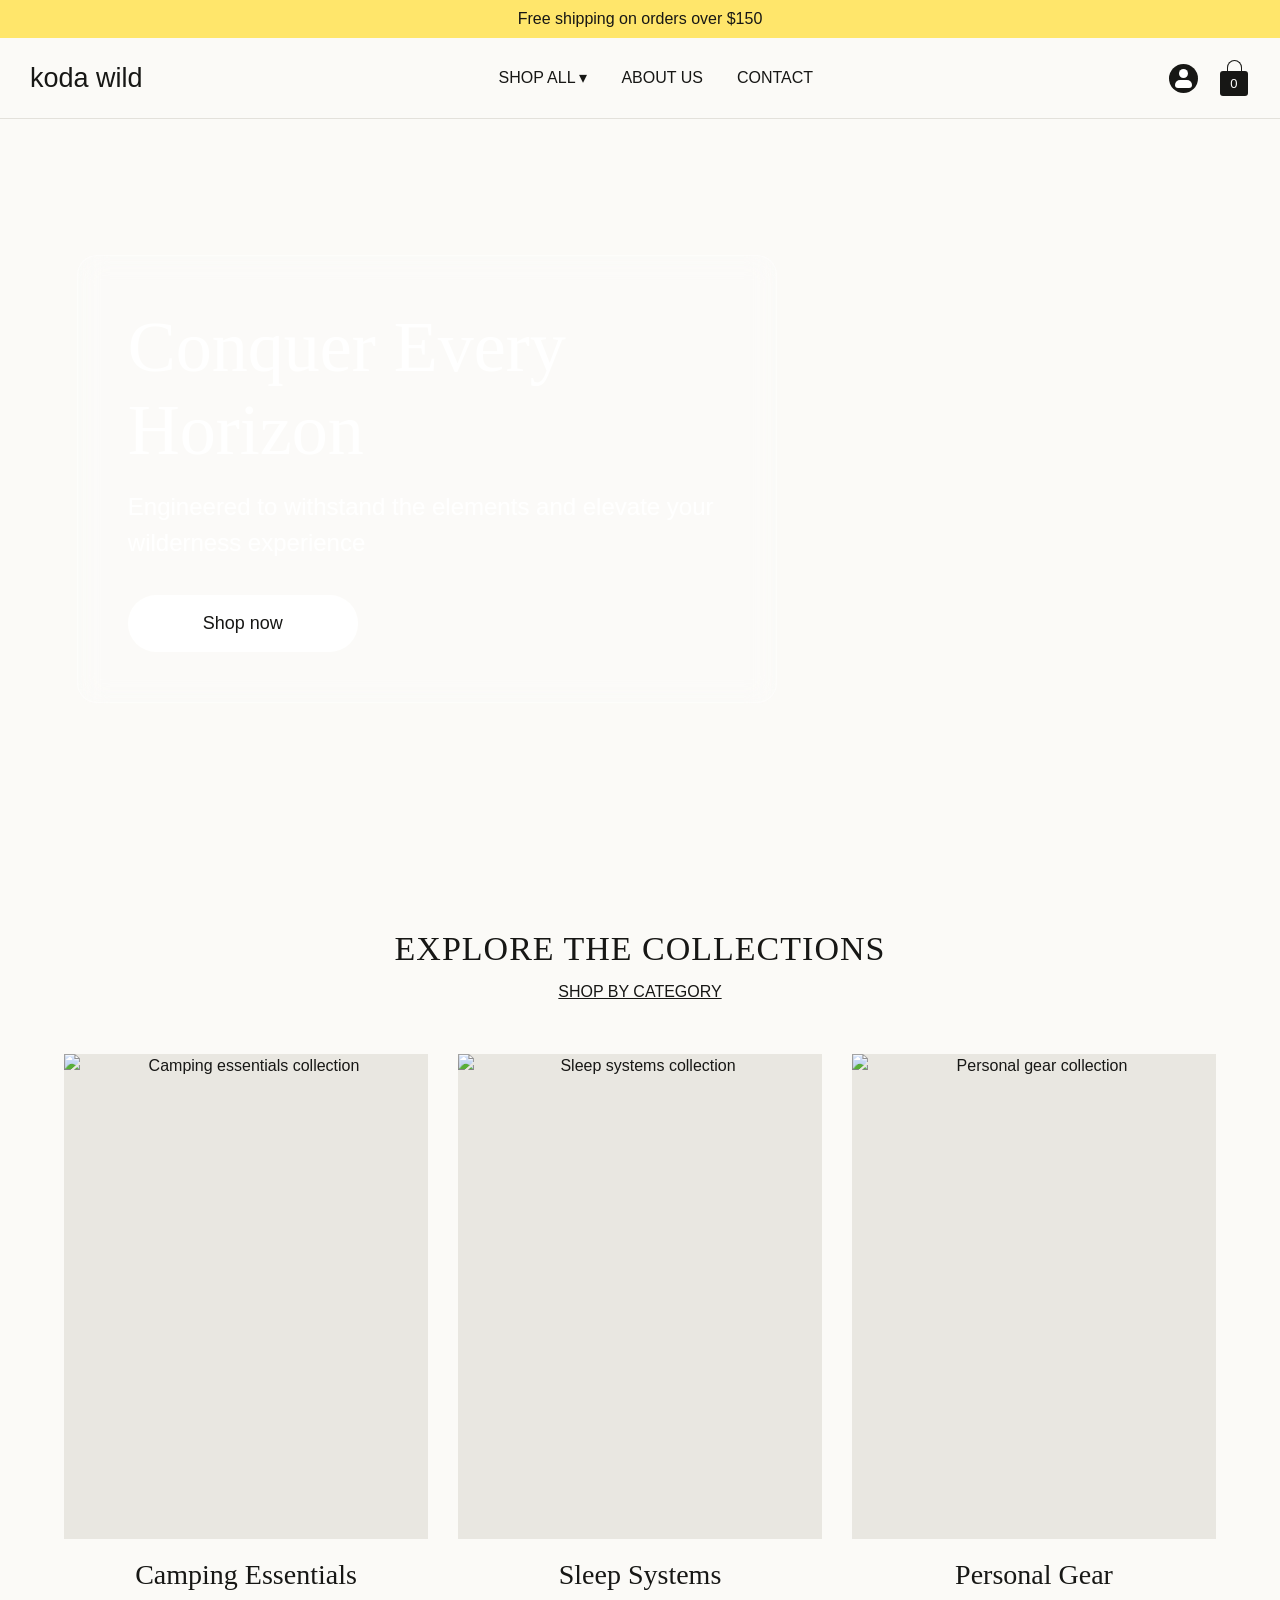
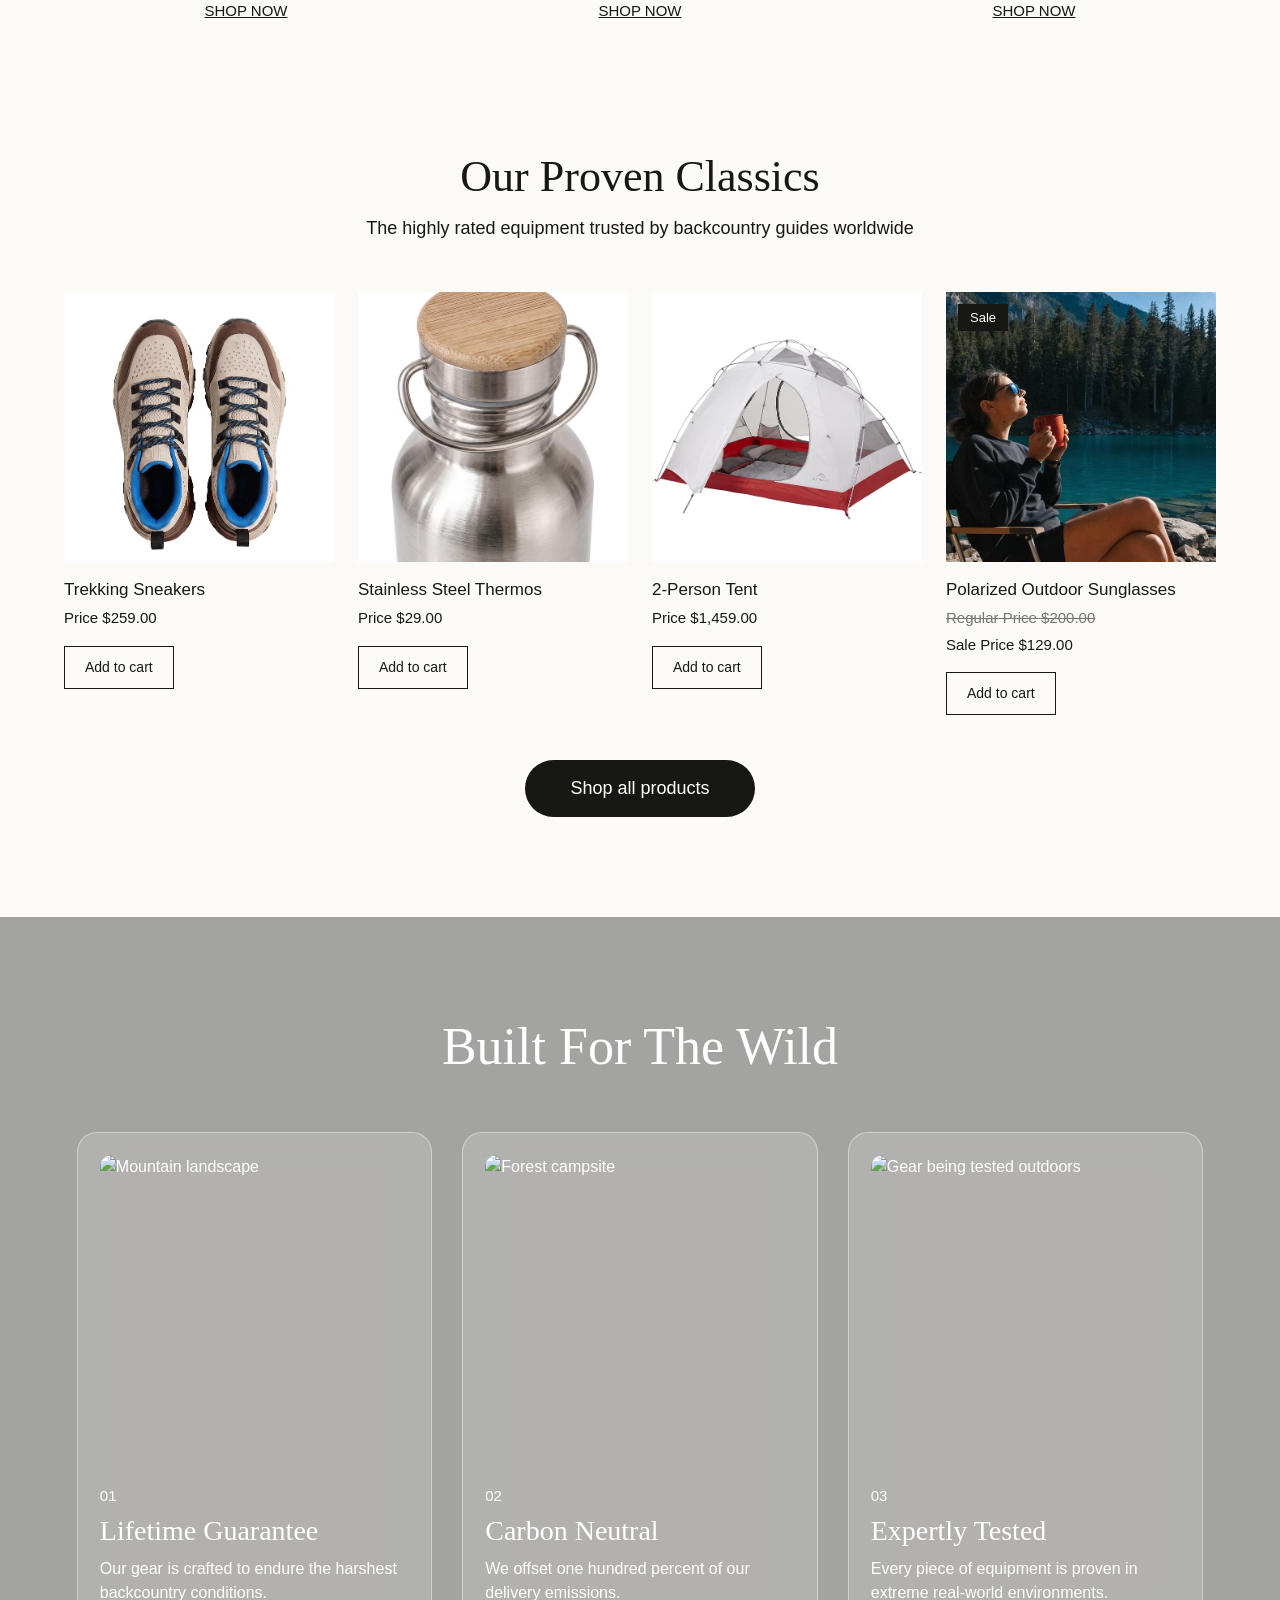
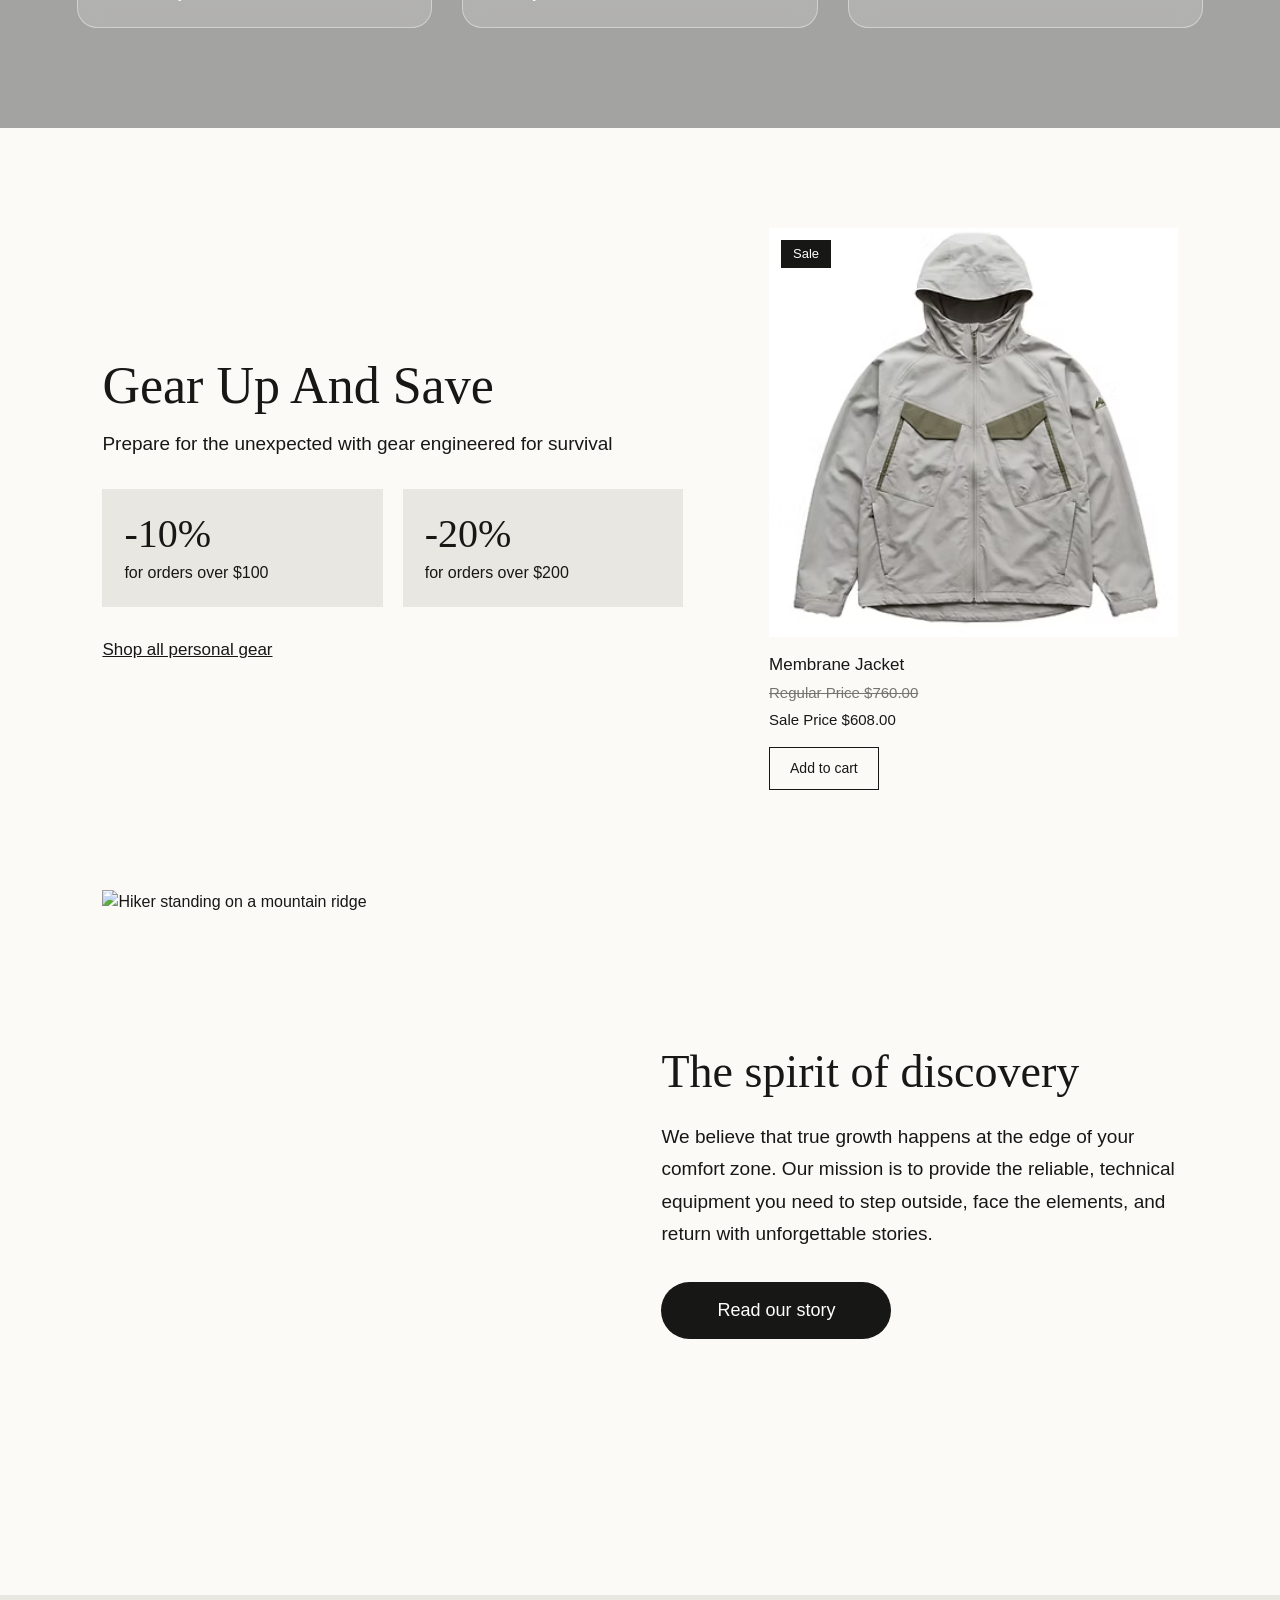
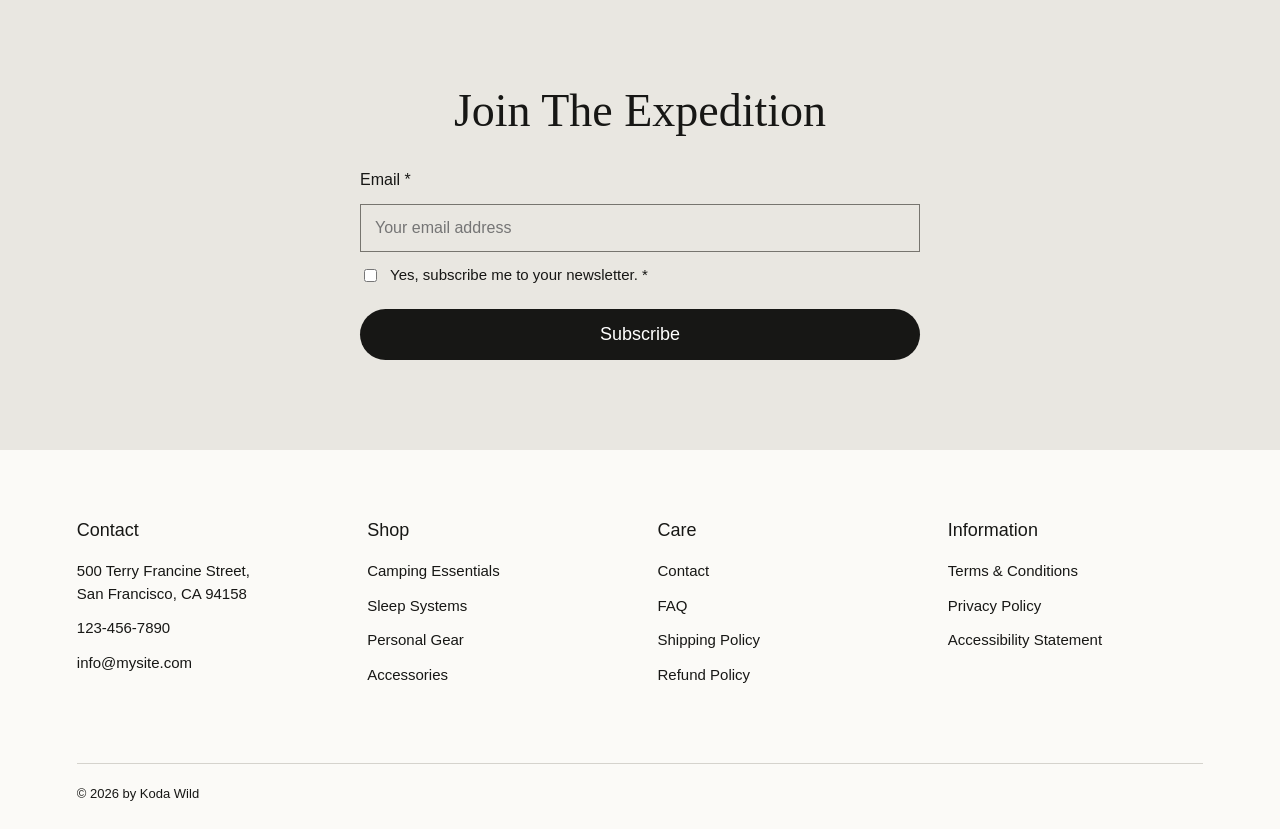
==== commit 43cebd15: "assemble" ====
--- a/index.html
+++ b/index.html
@@ -5,6 +5,7 @@
     <meta name="viewport" content="width=device-width, initial-scale=1.0">
     <title>Home | Koda Wild</title>
     <link rel="stylesheet" href="style.css">
+    <link rel="stylesheet" href="index.css">
 </head>
 <body>
     <header>
@@ -25,7 +26,7 @@
                     </div>
                 </div>
                 <a href="about.html">About us</a>
-                <a href="#">Contact</a>
+                <a href="contact.html">Contact</a>
             </nav>
             <div class="header-links">
                 <a href="#" class="account" aria-label="Account">
@@ -107,7 +108,7 @@
                 </div>
                 <div class="product">
                     <a href="#" class="product-picture">
-                        <img src="./pictures/c837a6_b2d4cc12cc2647af9abee6626ea1889a~mv2 (1).avif" alt="Polarized Outdoor Sunglasses">
+                        <img src="pictures/c837a6_3d881303113940e8b826c2c0a5ddc29a~mv2.avif" alt="Polarized Outdoor Sunglasses">
                         <span class="badge">Sale</span>
                     </a>
                     <h3>Polarized Outdoor Sunglasses</h3>
@@ -214,7 +215,7 @@
         </div>
         <div class="footer-part">
             <h2>Care</h2>
-            <a href="#">Contact</a>
+            <a href="contact.html">Contact</a>
             <a href="about.html#faq">FAQ</a>
             <a href="#">Shipping Policy</a>
             <a href="#">Refund Policy</a>
--- a/style.css
+++ b/style.css
@@ -1,5 +1,3 @@
-/* ================= Basics ================= */
-
 * {
     box-sizing: border-box;
 }
@@ -28,8 +26,6 @@
     line-height: 1.15;
 }
 
-/* ================= Shipping bar + header ================= */
-
 .shipping-bar {
     min-height: 38px;
     padding: 6px 12px;
@@ -78,7 +74,6 @@
     text-decoration: underline;
 }
 
-/* Dropdown under "Shop all" */
 .dropdown {
     position: relative;
     padding: 20px 0;
@@ -173,8 +168,6 @@
     background: white;
 }
 
-/* ================= Glass box (blurred part) ================= */
-
 .glass {
     padding: 50px;
     background: rgba(255, 255, 255, 0.16);
@@ -184,8 +177,6 @@
     border-radius: 20px;
     color: white;
 }
-
-/* ================= Buttons ================= */
 
 .button {
     min-width: 230px;
@@ -225,116 +216,8 @@
 }
 
 .button:hover,
-.plain-link:hover,
-.footer-part a:hover,
-.section-heading a:hover {
+.footer-part a:hover {
     text-decoration: underline;
-}
-
-/* ================= Hero ================= */
-
-.hero {
-    min-height: 720px;
-    padding: 60px 6%;
-    display: flex;
-    align-items: center;
-    background-image: url("https://static.wixstatic.com/media/84770f_78773960716545dfa5771597becff52c~mv2.jpg/v1/fill/w_1600,h_985,al_c,q_85,enc_auto/hero.jpg");
-    background-position: center;
-    background-size: cover;
-}
-
-.hero-copy {
-    max-width: 700px;
-}
-
-.hero h1 {
-    margin: 0 0 18px;
-    font-size: 72px;
-}
-
-.hero p {
-    margin: 0 0 34px;
-    font-size: 24px;
-}
-
-/* ================= Section headings ================= */
-
-.section-heading {
-    margin-bottom: 50px;
-    text-align: center;
-}
-
-.section-heading h2 {
-    margin: 0 0 12px;
-    font-size: 34px;
-    text-transform: uppercase;
-    letter-spacing: 1px;
-}
-
-.products .section-heading h2 {
-    text-transform: none;
-    letter-spacing: 0;
-    font-size: 44px;
-}
-
-.section-heading p {
-    margin: 0;
-    font-size: 18px;
-}
-
-.section-heading a {
-    font-size: 16px;
-    text-transform: uppercase;
-}
-
-/* ================= Categories ================= */
-
-.categories {
-    padding: 90px 5%;
-}
-
-.category-cards {
-    display: flex;
-    gap: 30px;
-}
-
-.category {
-    flex: 1;
-    min-width: 0;
-    text-align: center;
-    text-decoration: none;
-}
-
-.category-picture {
-    aspect-ratio: 3 / 4;
-    overflow: hidden;
-    background: #e9e7e1;
-}
-
-.category-picture img {
-    width: 100%;
-    height: 100%;
-    display: block;
-    object-fit: cover;
-}
-
-.category h3 {
-    margin: 20px 0 8px;
-    font-size: 28px;
-}
-
-.category p {
-    margin: 0;
-    font-size: 15px;
-    text-decoration: underline;
-    text-transform: uppercase;
-}
-
-/* ================= Products ================= */
-
-.products {
-    padding: 40px 5% 100px;
-    text-align: center;
 }
 
 .product-list {
@@ -391,152 +274,6 @@
     text-decoration: line-through;
 }
 
-/* ================= Built for the wild ================= */
-
-.wild {
-    padding: 100px 6%;
-    background-image: linear-gradient(rgba(0, 0, 0, 0.35), rgba(0, 0, 0, 0.35)), url("https://static.wixstatic.com/media/c837a6_ba72c85880b442c79eeeb39521b53a50~mv2.png/v1/fill/w_1600,h_1200,al_c,q_90,enc_auto/wild.png");
-    background-position: center;
-    background-size: cover;
-    color: white;
-    text-align: center;
-}
-
-.wild > h2 {
-    margin: 0 0 55px;
-    font-size: 52px;
-}
-
-.reasons {
-    display: flex;
-    gap: 30px;
-    text-align: left;
-}
-
-.reason {
-    padding: 22px;
-    flex: 1;
-    min-width: 0;
-}
-
-.reason img {
-    width: 100%;
-    aspect-ratio: 1 / 1;
-    margin-bottom: 20px;
-    display: block;
-    object-fit: cover;
-    border-radius: 12px;
-}
-
-.reason .number {
-    margin: 0 0 8px;
-    font-size: 15px;
-}
-
-.reason h3 {
-    margin: 0 0 10px;
-    font-size: 28px;
-}
-
-.reason p {
-    margin: 0;
-    font-size: 16px;
-}
-
-/* ================= Gear up and save ================= */
-
-.deal {
-    padding: 100px 8%;
-    display: flex;
-    align-items: center;
-    justify-content: center;
-    gap: 8%;
-}
-
-.deal-info {
-    flex: 1;
-}
-
-.deal-info h2 {
-    margin: 0 0 14px;
-    font-size: 52px;
-}
-
-.deal-info > p {
-    margin: 0 0 30px;
-    font-size: 19px;
-}
-
-.discounts {
-    margin-bottom: 30px;
-    display: flex;
-    gap: 20px;
-}
-
-.discount {
-    padding: 22px;
-    flex: 1;
-    background: #e9e7e1;
-}
-
-.discount h3 {
-    margin: 0 0 4px;
-    font-size: 40px;
-}
-
-.discount p {
-    margin: 0;
-}
-
-.plain-link {
-    font-size: 17px;
-}
-
-.deal-product {
-    width: 38%;
-}
-
-.deal-product .product-picture {
-    padding: 0;
-}
-
-/* ================= Spirit of discovery ================= */
-
-.discovery {
-    padding: 0 8% 100px;
-    display: flex;
-    align-items: center;
-    gap: 7%;
-}
-
-.discovery-picture {
-    width: 45%;
-}
-
-.discovery-picture img {
-    width: 100%;
-    aspect-ratio: 4 / 5;
-    display: block;
-    object-fit: cover;
-}
-
-.discovery-copy {
-    flex: 1;
-}
-
-.discovery-copy h2 {
-    margin: 0 0 22px;
-    font-size: 46px;
-}
-
-.discovery-copy p {
-    margin: 0 0 32px;
-    font-size: 19px;
-    line-height: 1.7;
-}
-
-/* ================= Signup ================= */
-
 .signup {
     padding: 90px 20px;
     background: #e9e7e1;
@@ -575,106 +312,6 @@
     margin-top: 10px;
     width: 100%;
 }
-
-/* ================= Inner pages ================= */
-
-.page-banner {
-    min-height: 380px;
-    padding: 50px 6%;
-    display: flex;
-    align-items: center;
-    justify-content: center;
-    background-position: center;
-    background-size: cover;
-    text-align: center;
-}
-
-.banner-shop {
-    background-image: linear-gradient(rgba(0, 0, 0, 0.2), rgba(0, 0, 0, 0.2)), url("https://static.wixstatic.com/media/c837a6_ba72c85880b442c79eeeb39521b53a50~mv2.png/v1/fill/w_1600,h_1200,al_c,q_90,enc_auto/wild.png");
-}
-
-.banner-about {
-    background-image: linear-gradient(rgba(0, 0, 0, 0.2), rgba(0, 0, 0, 0.2)), url("https://static.wixstatic.com/media/84770f_78773960716545dfa5771597becff52c~mv2.jpg/v1/fill/w_1600,h_985,al_c,q_85,enc_auto/hero.jpg");
-}
-
-.page-banner .glass {
-    max-width: 650px;
-    padding: 40px;
-}
-
-.page-banner h1 {
-    margin: 0 0 12px;
-    font-size: 56px;
-}
-
-.page-banner p {
-    margin: 0;
-    font-size: 20px;
-}
-
-.shop {
-    padding: 60px 5% 100px;
-}
-
-.filters {
-    margin-bottom: 40px;
-    display: flex;
-    flex-wrap: wrap;
-    justify-content: center;
-    gap: 12px;
-}
-
-.filter {
-    padding: 8px 20px;
-    border: 1px solid #171715;
-    border-radius: 30px;
-    font-size: 15px;
-    text-decoration: none;
-}
-
-.filter:hover,
-.filter.active {
-    background: #171715;
-    color: white;
-}
-
-.shop .product-list {
-    margin-bottom: 0;
-    grid-template-columns: repeat(auto-fill, minmax(230px, 1fr));
-}
-
-.page-banner + .discovery {
-    padding-top: 100px;
-}
-
-.faq {
-    max-width: 800px;
-    margin: 0 auto;
-    padding: 90px 22px;
-}
-
-.faq h2 {
-    margin: 0 0 30px;
-    font-size: 40px;
-    text-align: center;
-}
-
-.faq details {
-    padding: 18px 0;
-    border-bottom: 1px solid #d5d3cd;
-}
-
-.faq summary {
-    cursor: pointer;
-    font-size: 18px;
-}
-
-.faq details p {
-    margin: 12px 0 0;
-    line-height: 1.6;
-}
-
-/* ================= Footer ================= */
 
 .site-footer {
     padding: 70px 6% 25px;
@@ -708,8 +345,6 @@
     font-size: 13px;
 }
 
-/* ================= Tablet ================= */
-
 @media (max-width: 1000px) {
     .product-list {
         grid-template-columns: repeat(2, 1fr);
@@ -717,26 +352,6 @@
 
     .site-footer {
         grid-template-columns: repeat(2, 1fr);
-    }
-
-    .hero h1 {
-        font-size: 58px;
-    }
-
-    .reasons {
-        flex-direction: column;
-    }
-
-    .reason {
-        display: flex;
-        align-items: center;
-        gap: 24px;
-    }
-
-    .reason img {
-        width: 38%;
-        margin-bottom: 0;
-        flex-shrink: 0;
     }
 }
 
@@ -762,86 +377,10 @@
         display: none !important;
     }
 
-    .hero {
-        min-height: 600px;
-    }
-
     .glass {
         padding: 35px;
     }
-
-    .hero h1 {
-        font-size: 48px;
-    }
-
-    .hero p {
-        font-size: 20px;
-    }
-
-    .categories {
-        padding: 70px 5%;
-    }
-
-    .category-cards {
-        flex-direction: column;
-    }
-
-    .category-picture {
-        aspect-ratio: 4 / 3;
-    }
-
-    .wild,
-    .deal {
-        padding: 70px 6%;
-    }
-
-    .wild > h2,
-    .deal-info h2 {
-        font-size: 40px;
-    }
-
-    .deal {
-        flex-direction: column;
-        gap: 40px;
-    }
-
-    .deal-info,
-    .deal-product {
-        width: 100%;
-    }
-
-    .discovery {
-        padding: 0 6% 70px;
-        flex-direction: column;
-        gap: 35px;
-    }
-
-    .discovery-picture {
-        width: 100%;
-    }
-
-    .discovery-picture img {
-        aspect-ratio: 4 / 3;
-    }
-
-    .discovery-copy h2 {
-        font-size: 38px;
-    }
-
-    .page-banner {
-        min-height: 320px;
-    }
-
-    .page-banner h1 {
-        font-size: 44px;
-    }
-
-    .page-banner + .discovery {
-        padding-top: 70px;
-    }
-}
-
-/* ================= Phone ================= */
+}
 
 @media (max-width: 500px) {
     .header {
@@ -868,49 +407,18 @@
         font-size: 13px;
     }
 
-    .hero {
-        min-height: 560px;
-        padding: 35px 16px;
-    }
-
     .glass {
         padding: 26px 22px;
         border-radius: 16px;
     }
 
-    .hero h1 {
-        font-size: 36px;
-    }
-
-    .hero p {
-        margin-bottom: 26px;
-        font-size: 17px;
-    }
-
     .button {
         min-width: 200px;
         font-size: 16px;
     }
 
-    .section-heading h2 {
-        font-size: 26px;
-    }
-
-    .products .section-heading h2 {
-        font-size: 32px;
-    }
-
-    .products {
-        padding: 30px 18px 70px;
-    }
-
-    .product-list,
-    .shop .product-list {
+    .product-list {
         gap: 16px;
-    }
-
-    .shop .product-list {
-        grid-template-columns: repeat(2, 1fr);
     }
 
     .product h3 {
@@ -926,55 +434,8 @@
         font-size: 13px;
     }
 
-    .wild > h2,
-    .deal-info h2 {
+    .signup h2 {
         font-size: 32px;
-    }
-
-    .reason {
-        flex-direction: column;
-        align-items: stretch;
-        padding: 18px;
-    }
-
-    .reason img {
-        width: 100%;
-        margin-bottom: 4px;
-    }
-
-    .discounts {
-        flex-direction: column;
-    }
-
-    .discovery-copy h2,
-    .signup h2,
-    .faq h2 {
-        font-size: 32px;
-    }
-
-    .discovery-copy p {
-        font-size: 17px;
-    }
-
-    .page-banner {
-        min-height: 280px;
-        padding: 30px 16px;
-    }
-
-    .page-banner .glass {
-        padding: 26px 22px;
-    }
-
-    .page-banner h1 {
-        font-size: 34px;
-    }
-
-    .page-banner p {
-        font-size: 17px;
-    }
-
-    .shop {
-        padding: 40px 18px 70px;
     }
 
     .site-footer {
--- a/index.css
+++ b/index.css
@@ -0,0 +1,382 @@
+.plain-link:hover,
+.section-heading a:hover {
+    text-decoration: underline;
+}
+
+.hero {
+    min-height: 720px;
+    padding: 60px 6%;
+    display: flex;
+    align-items: center;
+    background-image: url("https://static.wixstatic.com/media/84770f_78773960716545dfa5771597becff52c~mv2.jpg/v1/fill/w_1600,h_985,al_c,q_85,enc_auto/hero.jpg");
+    background-position: center;
+    background-size: cover;
+}
+
+.hero-copy {
+    max-width: 700px;
+}
+
+.hero h1 {
+    margin: 0 0 18px;
+    font-size: 72px;
+}
+
+.hero p {
+    margin: 0 0 34px;
+    font-size: 24px;
+}
+
+.section-heading {
+    margin-bottom: 50px;
+    text-align: center;
+}
+
+.section-heading h2 {
+    margin: 0 0 12px;
+    font-size: 34px;
+    text-transform: uppercase;
+    letter-spacing: 1px;
+}
+
+.products .section-heading h2 {
+    text-transform: none;
+    letter-spacing: 0;
+    font-size: 44px;
+}
+
+.section-heading p {
+    margin: 0;
+    font-size: 18px;
+}
+
+.section-heading a {
+    font-size: 16px;
+    text-transform: uppercase;
+}
+
+.categories {
+    padding: 90px 5%;
+}
+
+.category-cards {
+    display: flex;
+    gap: 30px;
+}
+
+.category {
+    flex: 1;
+    min-width: 0;
+    text-align: center;
+    text-decoration: none;
+}
+
+.category-picture {
+    aspect-ratio: 3 / 4;
+    overflow: hidden;
+    background: #e9e7e1;
+}
+
+.category-picture img {
+    width: 100%;
+    height: 100%;
+    display: block;
+    object-fit: cover;
+}
+
+.category h3 {
+    margin: 20px 0 8px;
+    font-size: 28px;
+}
+
+.category p {
+    margin: 0;
+    font-size: 15px;
+    text-decoration: underline;
+    text-transform: uppercase;
+}
+
+.products {
+    padding: 40px 5% 100px;
+    text-align: center;
+}
+
+.wild {
+    padding: 100px 6%;
+    background-image: linear-gradient(rgba(0, 0, 0, 0.35), rgba(0, 0, 0, 0.35)), url("https://static.wixstatic.com/media/c837a6_ba72c85880b442c79eeeb39521b53a50~mv2.png/v1/fill/w_1600,h_1200,al_c,q_90,enc_auto/wild.png");
+    background-position: center;
+    background-size: cover;
+    color: white;
+    text-align: center;
+}
+
+.wild > h2 {
+    margin: 0 0 55px;
+    font-size: 52px;
+}
+
+.reasons {
+    display: flex;
+    gap: 30px;
+    text-align: left;
+}
+
+.reason {
+    padding: 22px;
+    flex: 1;
+    min-width: 0;
+}
+
+.reason img {
+    width: 100%;
+    aspect-ratio: 1 / 1;
+    margin-bottom: 20px;
+    display: block;
+    object-fit: cover;
+    border-radius: 12px;
+}
+
+.reason .number {
+    margin: 0 0 8px;
+    font-size: 15px;
+}
+
+.reason h3 {
+    margin: 0 0 10px;
+    font-size: 28px;
+}
+
+.reason p {
+    margin: 0;
+    font-size: 16px;
+}
+
+.deal {
+    padding: 100px 8%;
+    display: flex;
+    align-items: center;
+    justify-content: center;
+    gap: 8%;
+}
+
+.deal-info {
+    flex: 1;
+}
+
+.deal-info h2 {
+    margin: 0 0 14px;
+    font-size: 52px;
+}
+
+.deal-info > p {
+    margin: 0 0 30px;
+    font-size: 19px;
+}
+
+.discounts {
+    margin-bottom: 30px;
+    display: flex;
+    gap: 20px;
+}
+
+.discount {
+    padding: 22px;
+    flex: 1;
+    background: #e9e7e1;
+}
+
+.discount h3 {
+    margin: 0 0 4px;
+    font-size: 40px;
+}
+
+.discount p {
+    margin: 0;
+}
+
+.plain-link {
+    font-size: 17px;
+}
+
+.deal-product {
+    width: 38%;
+}
+
+.deal-product .product-picture {
+    padding: 0;
+}
+
+.discovery {
+    padding: 0 8% 100px;
+    display: flex;
+    align-items: center;
+    gap: 7%;
+}
+
+.discovery-picture {
+    width: 45%;
+}
+
+.discovery-picture img {
+    width: 100%;
+    aspect-ratio: 4 / 5;
+    display: block;
+    object-fit: cover;
+}
+
+.discovery-copy {
+    flex: 1;
+}
+
+.discovery-copy h2 {
+    margin: 0 0 22px;
+    font-size: 46px;
+}
+
+.discovery-copy p {
+    margin: 0 0 32px;
+    font-size: 19px;
+    line-height: 1.7;
+}
+
+@media (max-width: 1000px) {
+    .hero h1 {
+        font-size: 58px;
+    }
+
+    .reasons {
+        flex-direction: column;
+    }
+
+    .reason {
+        display: flex;
+        align-items: center;
+        gap: 24px;
+    }
+
+    .reason img {
+        width: 38%;
+        margin-bottom: 0;
+        flex-shrink: 0;
+    }
+}
+
+@media (max-width: 800px) {
+    .hero {
+        min-height: 600px;
+    }
+
+    .hero h1 {
+        font-size: 48px;
+    }
+
+    .hero p {
+        font-size: 20px;
+    }
+
+    .categories {
+        padding: 70px 5%;
+    }
+
+    .category-cards {
+        flex-direction: column;
+    }
+
+    .category-picture {
+        aspect-ratio: 4 / 3;
+    }
+
+    .wild,
+    .deal {
+        padding: 70px 6%;
+    }
+
+    .wild > h2,
+    .deal-info h2 {
+        font-size: 40px;
+    }
+
+    .deal {
+        flex-direction: column;
+        gap: 40px;
+    }
+
+    .deal-info,
+    .deal-product {
+        width: 100%;
+    }
+
+    .discovery {
+        padding: 0 6% 70px;
+        flex-direction: column;
+        gap: 35px;
+    }
+
+    .discovery-picture {
+        width: 100%;
+    }
+
+    .discovery-picture img {
+        aspect-ratio: 4 / 3;
+    }
+
+    .discovery-copy h2 {
+        font-size: 38px;
+    }
+}
+
+@media (max-width: 500px) {
+    .hero {
+        min-height: 560px;
+        padding: 35px 16px;
+    }
+
+    .hero h1 {
+        font-size: 36px;
+    }
+
+    .hero p {
+        margin-bottom: 26px;
+        font-size: 17px;
+    }
+
+    .section-heading h2 {
+        font-size: 26px;
+    }
+
+    .products .section-heading h2 {
+        font-size: 32px;
+    }
+
+    .products {
+        padding: 30px 18px 70px;
+    }
+
+    .wild > h2,
+    .deal-info h2 {
+        font-size: 32px;
+    }
+
+    .reason {
+        flex-direction: column;
+        align-items: stretch;
+        padding: 18px;
+    }
+
+    .reason img {
+        width: 100%;
+        margin-bottom: 4px;
+    }
+
+    .discounts {
+        flex-direction: column;
+    }
+
+    .discovery-copy h2 {
+        font-size: 32px;
+    }
+
+    .discovery-copy p {
+        font-size: 17px;
+    }
+}
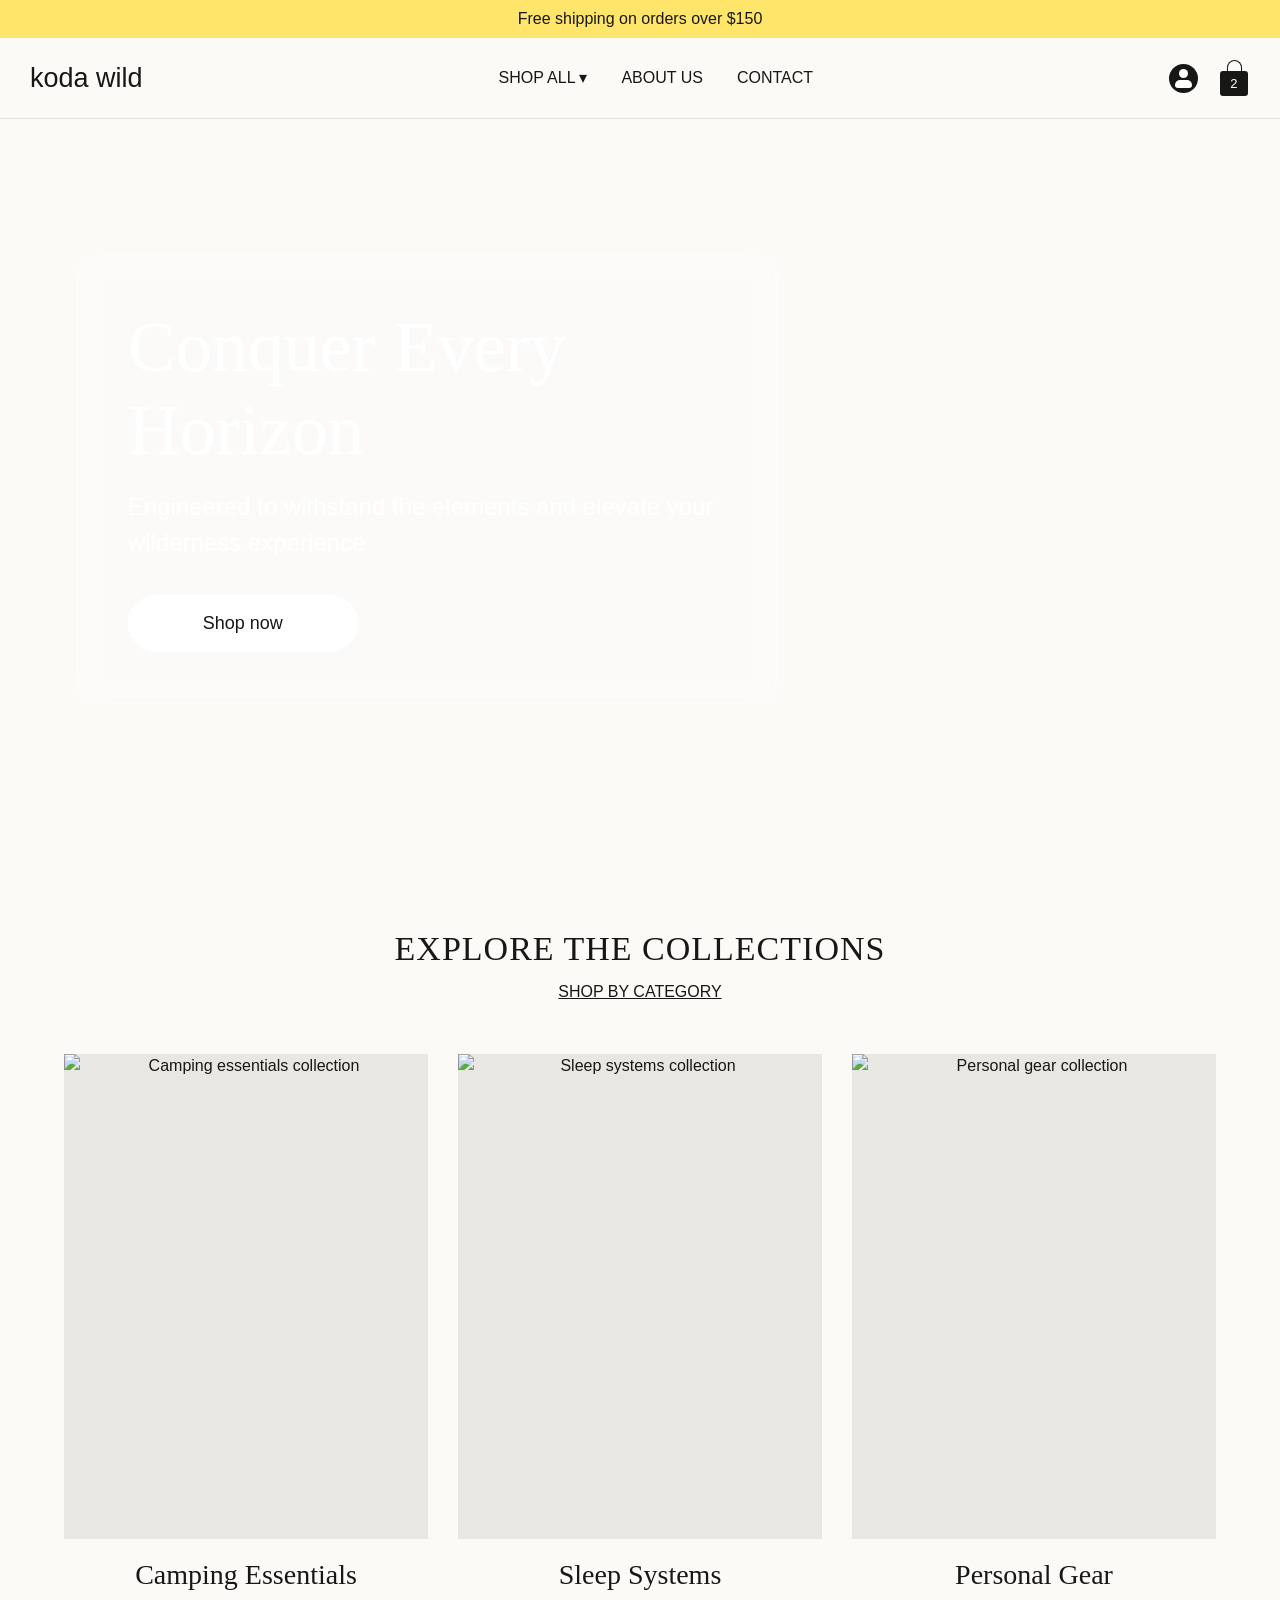
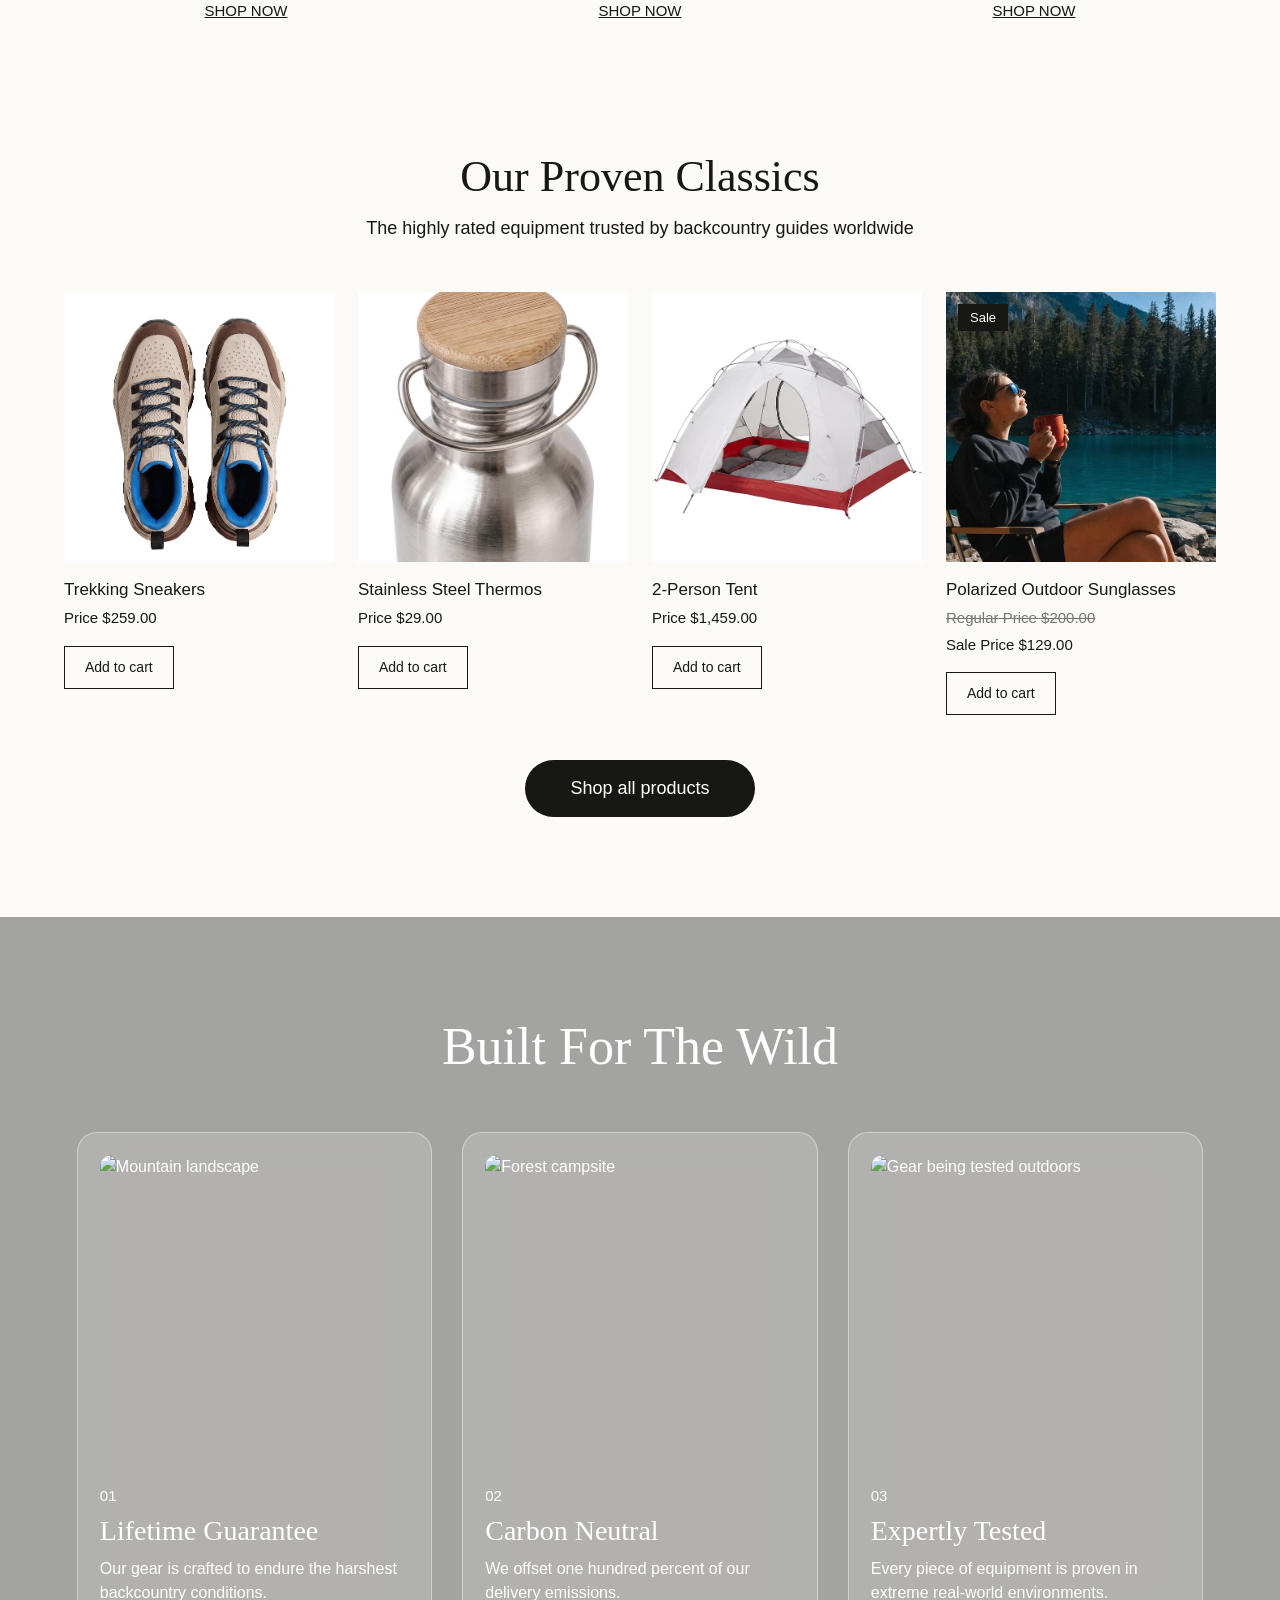
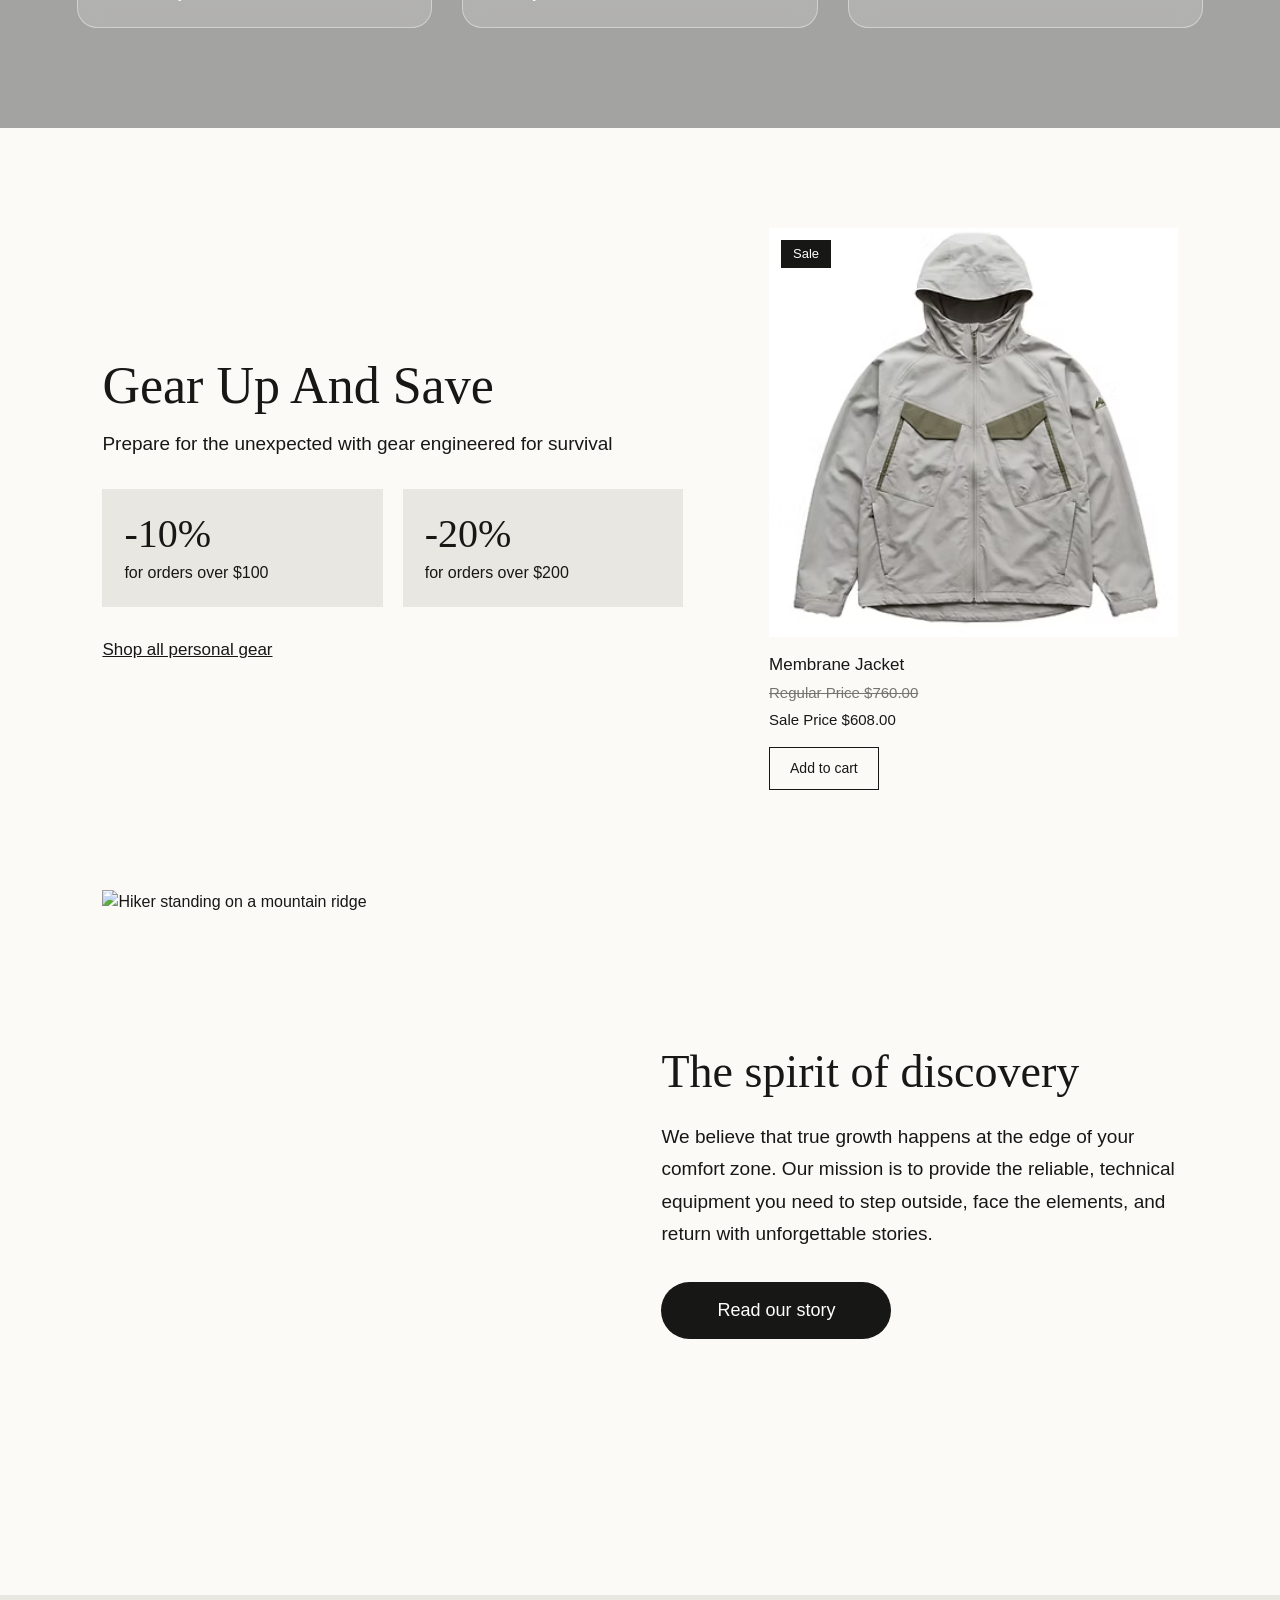
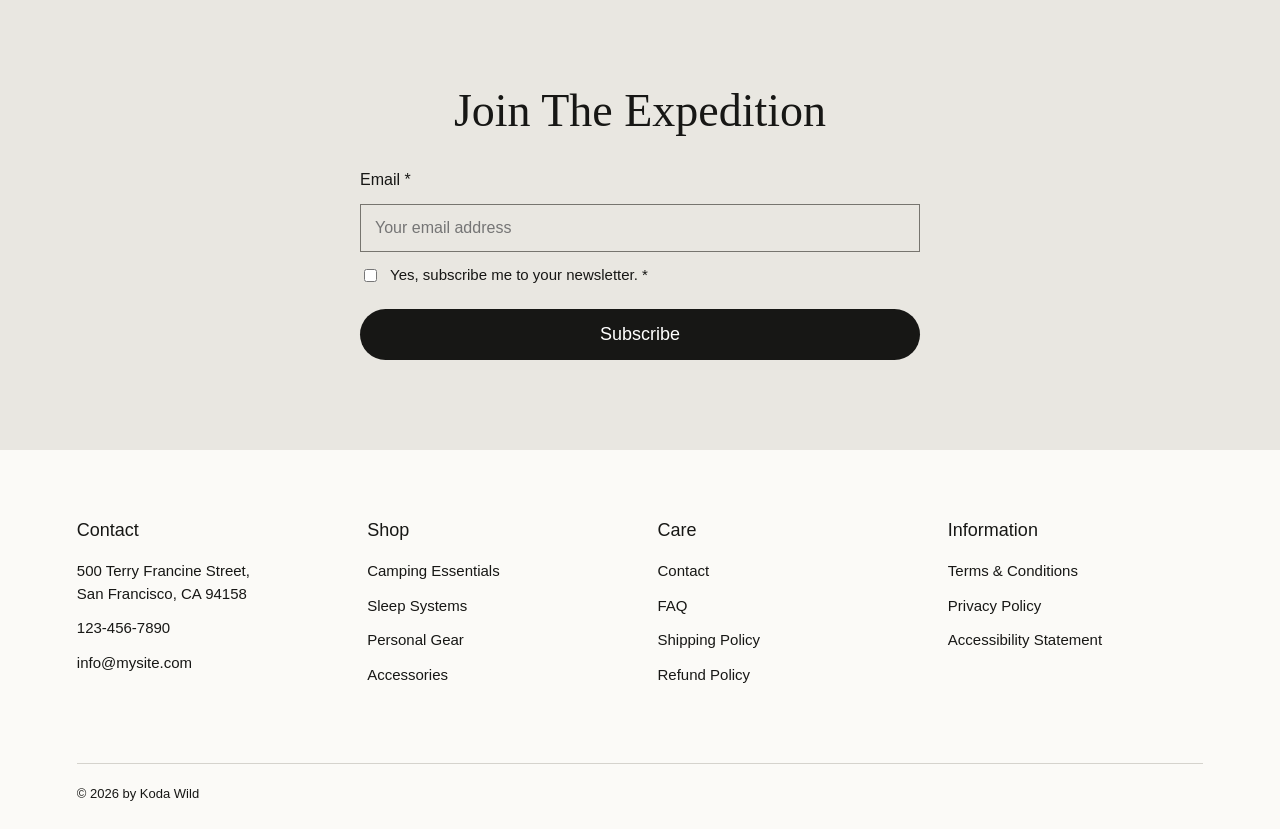
==== commit aa4a4833: "final stuff" ====
--- a/index.html
+++ b/index.html
@@ -29,13 +29,13 @@
                 <a href="contact.html">Contact</a>
             </nav>
             <div class="header-links">
-                <a href="#" class="account" aria-label="Account">
+                <a href="login.html" class="account" aria-label="Account">
                     <div class="account-head"></div>
                     <div class="account-body"></div>
                 </a>
-                <a href="#" class="bag" aria-label="Shopping bag">
+                <a href="cart.html" class="bag" aria-label="Shopping bag">
                     <div class="bag-handle"></div>
-                    <div class="bag-shape">0</div>
+                    <div class="bag-shape">2</div>
                 </a>
             </div>
         </div>
@@ -86,7 +86,7 @@
                     </a>
                     <h3>Trekking Sneakers</h3>
                     <p>Price $259.00</p>
-                    <a href="#" class="add-button">Add to cart</a>
+                    <a href="cart.html" class="add-button">Add to cart</a>
                 </div>
                 <div class="product">
                     <a href="#" class="product-picture">
@@ -95,7 +95,7 @@
                     </a>
                     <h3>Stainless Steel Thermos</h3>
                     <p>Price $29.00</p>
-                    <a href="#" class="add-button">Add to cart</a>
+                    <a href="cart.html" class="add-button">Add to cart</a>
                 </div>
                 <div class="product">
                     <a href="#" class="product-picture">
@@ -104,7 +104,7 @@
                     </a>
                     <h3>2-Person Tent</h3>
                     <p>Price $1,459.00</p>
-                    <a href="#" class="add-button">Add to cart</a>
+                    <a href="cart.html" class="add-button">Add to cart</a>
                 </div>
                 <div class="product">
                     <a href="#" class="product-picture">
@@ -114,7 +114,7 @@
                     <h3>Polarized Outdoor Sunglasses</h3>
                     <p class="previous-price">Regular Price $200.00</p>
                     <p>Sale Price $129.00</p>
-                    <a href="#" class="add-button">Add to cart</a>
+                    <a href="cart.html" class="add-button">Add to cart</a>
                 </div>
             </div>
             <a href="shop.html" class="button black-button">Shop all products</a>
@@ -169,7 +169,7 @@
                     <h3>Membrane Jacket</h3>
                     <p class="previous-price">Regular Price $760.00</p>
                     <p>Sale Price $608.00</p>
-                    <a href="#" class="add-button">Add to cart</a>
+                    <a href="cart.html" class="add-button">Add to cart</a>
                 </div>
             </div>
         </section>
--- a/style.css
+++ b/style.css
@@ -295,12 +295,19 @@
 }
 
 .signup-form input[type="email"] {
+    width: 100%;
     padding: 14px;
     border: 1px solid #77756f;
     background: transparent;
     font-size: 16px;
 }
 
+.signup-form input[type="email"]:focus-visible,
+.signup-form .button:focus-visible {
+    outline: 2px solid #171715;
+    outline-offset: 3px;
+}
+
 .check {
     display: flex;
     align-items: center;
@@ -311,6 +318,10 @@
 .signup-form .button {
     margin-top: 10px;
     width: 100%;
+}
+
+.signup-form input[type="submit"] {
+    appearance: none;
 }
 
 .site-footer {
